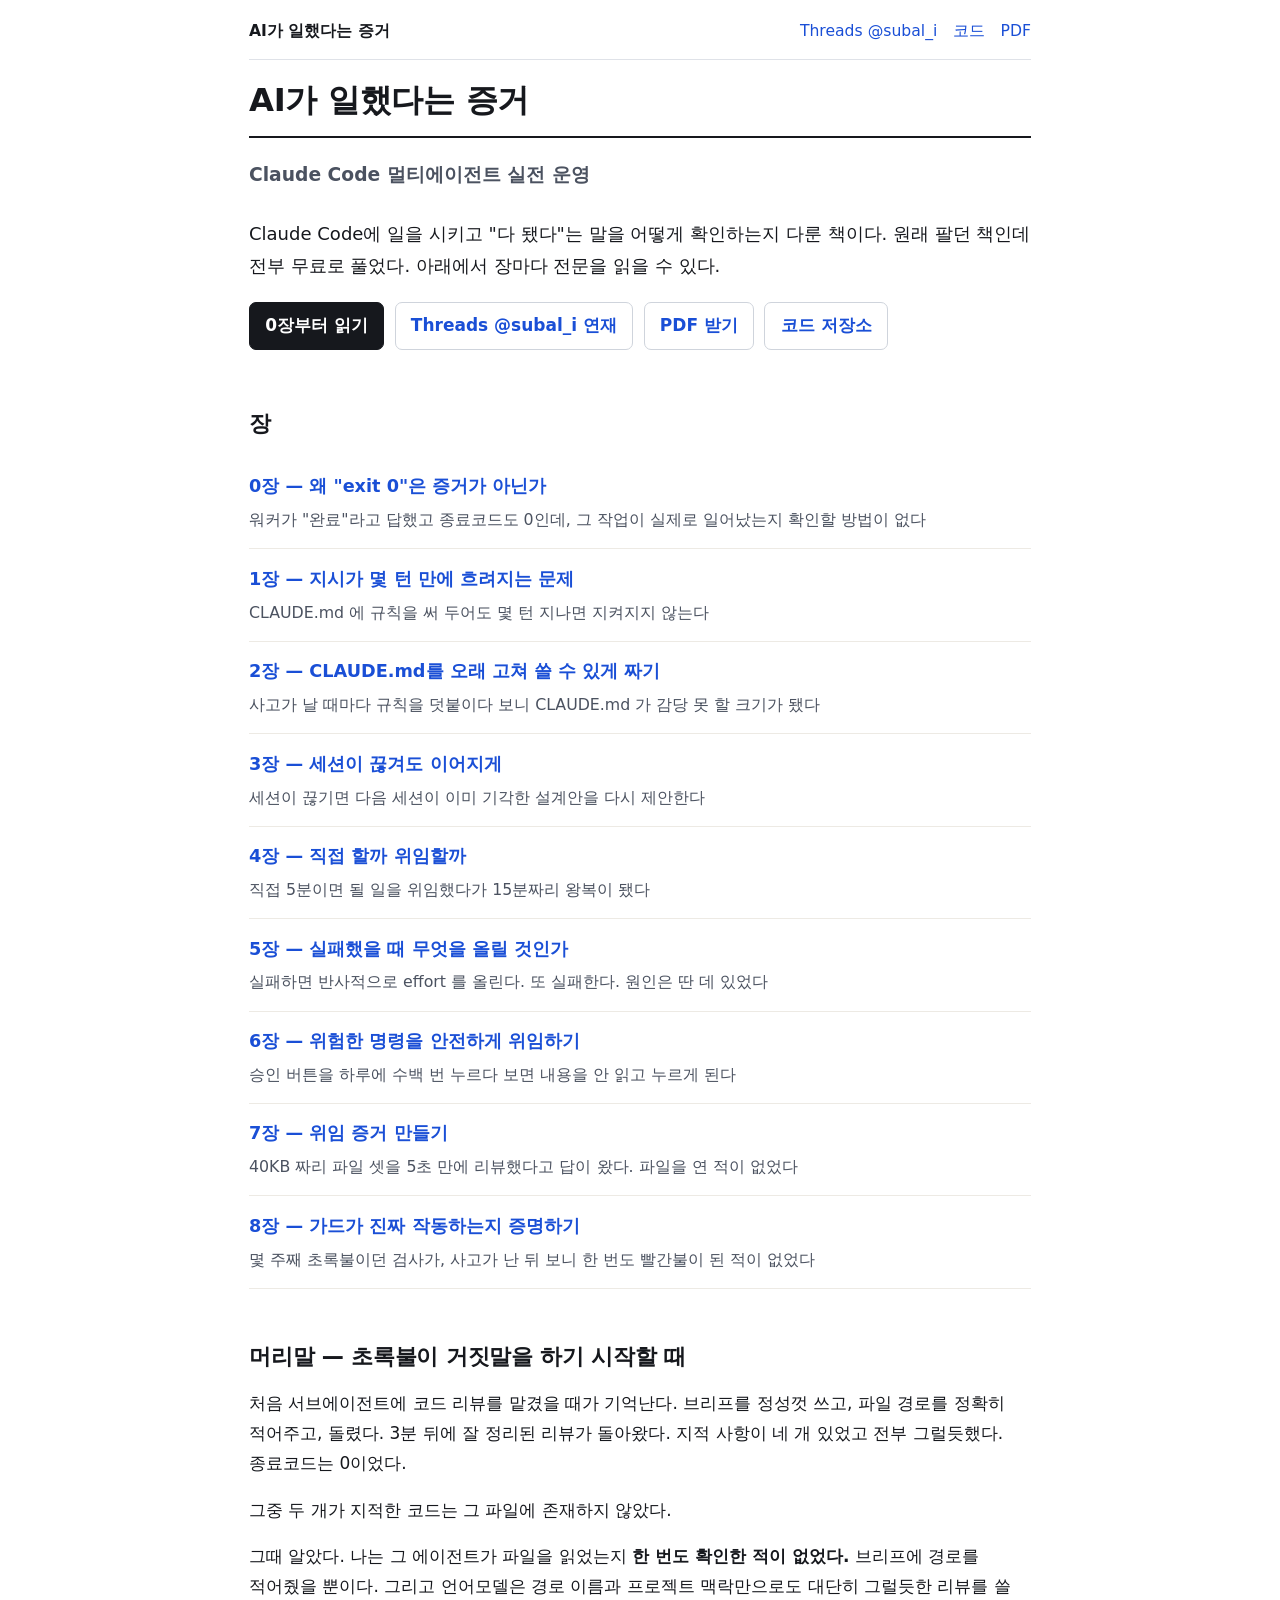
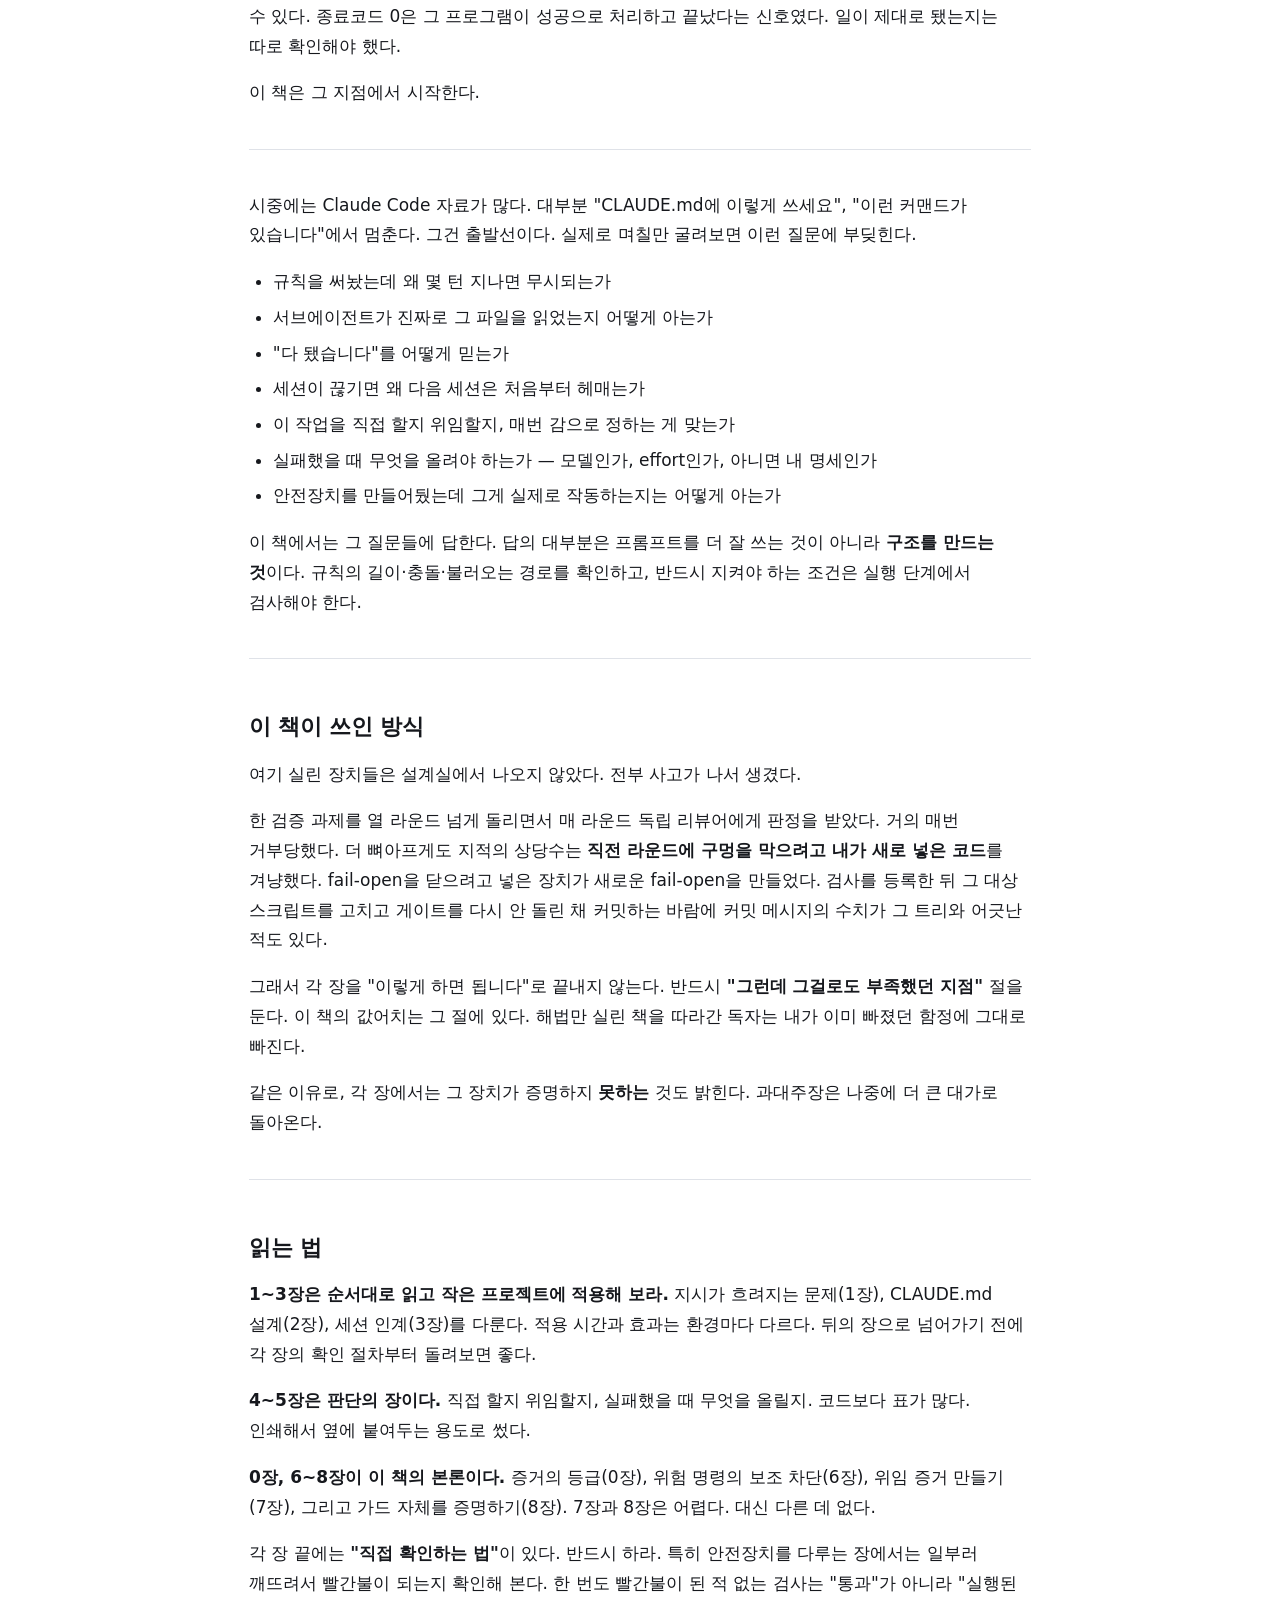
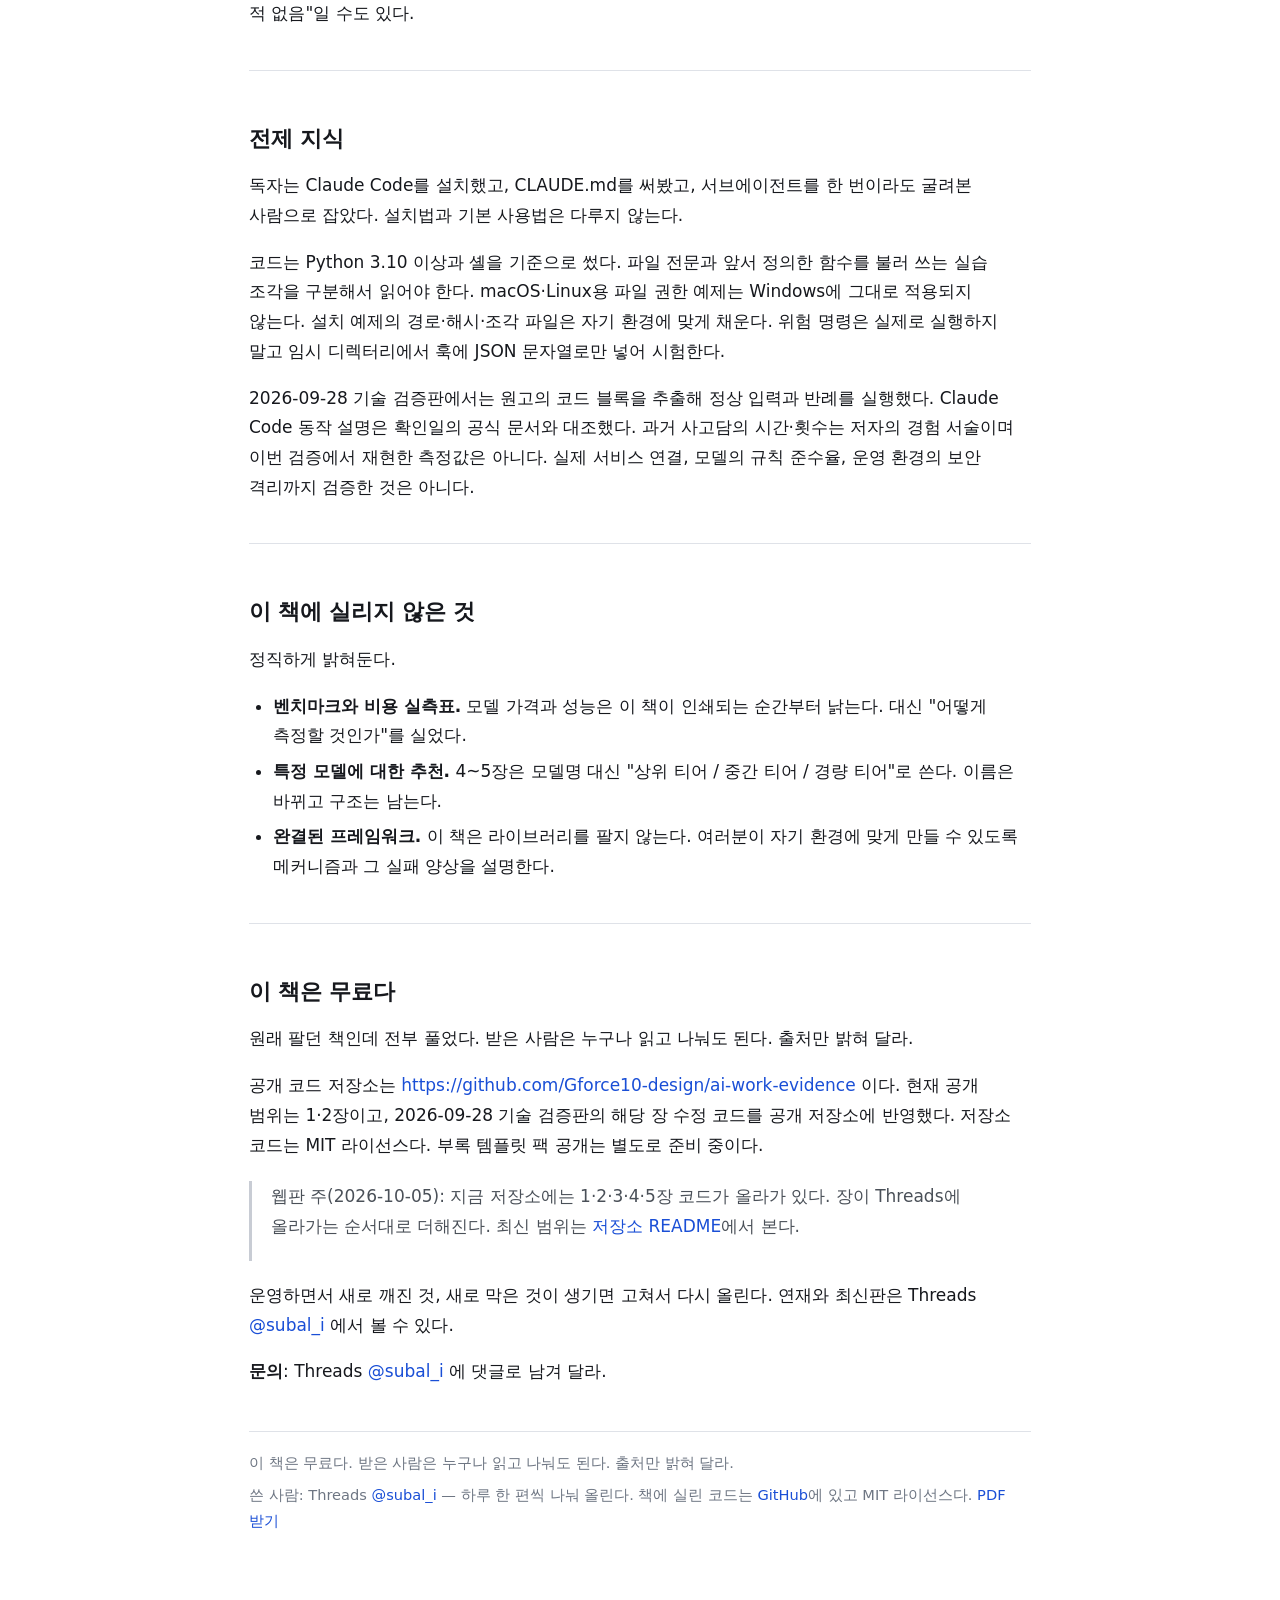
==== docs/index.html @ d0c1cbe1 "Add web edition of the book (docs/) for GitHub Pages 책 0~8장 전문을 장마다 한 쪽짜리 웹 책으로 올린다(GitHub Pages, do" ====
<!doctype html>
<html lang="ko">
<head>
<meta charset="utf-8">
<meta name="viewport" content="width=device-width, initial-scale=1">
<title>AI가 일했다는 증거 — Claude Code 멀티에이전트 실전 운영</title>
<meta name="description" content="Claude Code에 일을 시키고 &quot;다 됐다&quot;는 말을 어떻게 확인하는지 다룬 책. 0장부터 8장까지 9개 장 전문과 코드를 무료로 읽을 수 있다.">
<link rel="canonical" href="https://gforce10-design.github.io/ai-work-evidence/">
<meta property="og:type" content="book">
<meta property="og:site_name" content="AI가 일했다는 증거">
<meta property="og:title" content="AI가 일했다는 증거 — Claude Code 멀티에이전트 실전 운영">
<meta property="og:description" content="Claude Code에 일을 시키고 &quot;다 됐다&quot;는 말을 어떻게 확인하는지 다룬 책. 0장부터 8장까지 9개 장 전문과 코드를 무료로 읽을 수 있다.">
<meta property="og:url" content="https://gforce10-design.github.io/ai-work-evidence/">
<meta property="og:image" content="https://gforce10-design.github.io/ai-work-evidence/assets/og.png">
<meta property="og:locale" content="ko_KR">
<meta name="twitter:card" content="summary_large_image">
<link rel="sitemap" type="application/xml" href="https://gforce10-design.github.io/ai-work-evidence/sitemap.xml">
<link rel="stylesheet" href="assets/style.css">
<script type="application/ld+json">{"@context": "https://schema.org", "@graph": [{"@type": "WebSite", "@id": "https://gforce10-design.github.io/ai-work-evidence/#website", "url": "https://gforce10-design.github.io/ai-work-evidence/", "name": "AI가 일했다는 증거", "inLanguage": "ko"}, {"@type": "Person", "@id": "https://gforce10-design.github.io/ai-work-evidence/#author", "name": "subal_i", "url": "https://www.threads.com/@subal_i", "sameAs": ["https://www.threads.com/@subal_i", "https://github.com/Gforce10-design"]}, {"@type": "Book", "@id": "https://gforce10-design.github.io/ai-work-evidence/#book", "name": "AI가 일했다는 증거", "alternativeHeadline": "Claude Code 멀티에이전트 실전 운영", "url": "https://gforce10-design.github.io/ai-work-evidence/", "inLanguage": "ko", "author": {"@id": "https://gforce10-design.github.io/ai-work-evidence/#author"}, "description": "Claude Code에 일을 시키고 \"다 됐다\"는 말을 어떻게 확인하는지 다룬 책. 0장부터 8장까지 9개 장 전문과 코드를 무료로 읽을 수 있다.", "isAccessibleForFree": true, "datePublished": "2026-09-28", "image": "https://gforce10-design.github.io/ai-work-evidence/assets/og.png", "hasPart": [{"@type": "Chapter", "name": "0장 — 왜 \"exit 0\"은 증거가 아닌가", "url": "https://gforce10-design.github.io/ai-work-evidence/ch00-exit-code-is-not-evidence/"}, {"@type": "Chapter", "name": "1장 — 지시가 몇 턴 만에 흐려지는 문제", "url": "https://gforce10-design.github.io/ai-work-evidence/ch01-directives-fade/"}, {"@type": "Chapter", "name": "2장 — CLAUDE.md를 오래 고쳐 쓸 수 있게 짜기", "url": "https://gforce10-design.github.io/ai-work-evidence/ch02-designing-claude-md/"}, {"@type": "Chapter", "name": "3장 — 세션이 끊겨도 이어지게", "url": "https://gforce10-design.github.io/ai-work-evidence/ch03-session-continuity/"}, {"@type": "Chapter", "name": "4장 — 직접 할까 위임할까", "url": "https://gforce10-design.github.io/ai-work-evidence/ch04-direct-or-delegate/"}, {"@type": "Chapter", "name": "5장 — 실패했을 때 무엇을 올릴 것인가", "url": "https://gforce10-design.github.io/ai-work-evidence/ch05-diagnosing-failure/"}, {"@type": "Chapter", "name": "6장 — 위험한 명령을 안전하게 위임하기", "url": "https://gforce10-design.github.io/ai-work-evidence/ch06-dangerous-commands/"}, {"@type": "Chapter", "name": "7장 — 위임 증거 만들기", "url": "https://gforce10-design.github.io/ai-work-evidence/ch07-proving-delegation/"}, {"@type": "Chapter", "name": "8장 — 가드가 진짜 작동하는지 증명하기", "url": "https://gforce10-design.github.io/ai-work-evidence/ch08-proving-the-guards/"}]}]}</script>
</head>
<body>
<header class="site"><a class="name" href="./">AI가 일했다는 증거</a><nav><a href="https://www.threads.com/@subal_i">Threads @subal_i</a><a href="https://github.com/Gforce10-design/ai-work-evidence">코드</a><a href="https://github.com/Gforce10-design/ai-work-evidence/releases/latest">PDF</a></nav></header>
<main>
<h1>AI가 일했다는 증거</h1>
<p class="subtitle">Claude Code 멀티에이전트 실전 운영</p>
<p class="lead">Claude Code에 일을 시키고 &quot;다 됐다&quot;는 말을 어떻게 확인하는지 다룬 책이다. 원래 팔던 책인데 전부 무료로 풀었다. 아래에서 장마다 전문을 읽을 수 있다.</p>
<ul class="links"><li><a class="main" href="ch00-exit-code-is-not-evidence/">0장부터 읽기</a></li><li><a href="https://www.threads.com/@subal_i">Threads @subal_i 연재</a></li><li><a href="https://github.com/Gforce10-design/ai-work-evidence/releases/latest">PDF 받기</a></li><li><a href="https://github.com/Gforce10-design/ai-work-evidence">코드 저장소</a></li></ul>
<h2 id="chapters">장</h2>
<ol class="chapters">
<li><a href="ch00-exit-code-is-not-evidence/">0장 — 왜 &quot;exit 0&quot;은 증거가 아닌가</a><p>워커가 &quot;완료&quot;라고 답했고 종료코드도 0인데, 그 작업이 실제로 일어났는지 확인할 방법이 없다</p></li>
<li><a href="ch01-directives-fade/">1장 — 지시가 몇 턴 만에 흐려지는 문제</a><p>CLAUDE.md 에 규칙을 써 두어도 몇 턴 지나면 지켜지지 않는다</p></li>
<li><a href="ch02-designing-claude-md/">2장 — CLAUDE.md를 오래 고쳐 쓸 수 있게 짜기</a><p>사고가 날 때마다 규칙을 덧붙이다 보니 CLAUDE.md 가 감당 못 할 크기가 됐다</p></li>
<li><a href="ch03-session-continuity/">3장 — 세션이 끊겨도 이어지게</a><p>세션이 끊기면 다음 세션이 이미 기각한 설계안을 다시 제안한다</p></li>
<li><a href="ch04-direct-or-delegate/">4장 — 직접 할까 위임할까</a><p>직접 5분이면 될 일을 위임했다가 15분짜리 왕복이 됐다</p></li>
<li><a href="ch05-diagnosing-failure/">5장 — 실패했을 때 무엇을 올릴 것인가</a><p>실패하면 반사적으로 effort 를 올린다. 또 실패한다. 원인은 딴 데 있었다</p></li>
<li><a href="ch06-dangerous-commands/">6장 — 위험한 명령을 안전하게 위임하기</a><p>승인 버튼을 하루에 수백 번 누르다 보면 내용을 안 읽고 누르게 된다</p></li>
<li><a href="ch07-proving-delegation/">7장 — 위임 증거 만들기</a><p>40KB 짜리 파일 셋을 5초 만에 리뷰했다고 답이 왔다. 파일을 연 적이 없었다</p></li>
<li><a href="ch08-proving-the-guards/">8장 — 가드가 진짜 작동하는지 증명하기</a><p>몇 주째 초록불이던 검사가, 사고가 난 뒤 보니 한 번도 빨간불이 된 적이 없었다</p></li>
</ol>
<h2 id="_1">머리말 — 초록불이 거짓말을 하기 시작할 때</h2>
<p>처음 서브에이전트에 코드 리뷰를 맡겼을 때가 기억난다. 브리프를 정성껏 쓰고, 파일 경로를 정확히 적어주고, 돌렸다. 3분 뒤에 잘 정리된 리뷰가 돌아왔다. 지적 사항이 네 개 있었고 전부 그럴듯했다. 종료코드는 0이었다.</p>
<p>그중 두 개가 지적한 코드는 그 파일에 존재하지 않았다.</p>
<p>그때 알았다. 나는 그 에이전트가 파일을 읽었는지 <strong>한 번도 확인한 적이 없었다.</strong> 브리프에 경로를 적어줬을 뿐이다. 그리고 언어모델은 경로 이름과 프로젝트 맥락만으로도 대단히 그럴듯한 리뷰를 쓸 수 있다. 종료코드 0은 그 프로그램이 성공으로 처리하고 끝났다는 신호였다. 일이 제대로 됐는지는 따로 확인해야 했다.</p>
<p>이 책은 그 지점에서 시작한다.</p>
<hr />
<p>시중에는 Claude Code 자료가 많다. 대부분 "CLAUDE.md에 이렇게 쓰세요", "이런 커맨드가 있습니다"에서 멈춘다. 그건 출발선이다. 실제로 며칠만 굴려보면 이런 질문에 부딪힌다.</p>
<ul>
<li>규칙을 써놨는데 왜 몇 턴 지나면 무시되는가</li>
<li>서브에이전트가 진짜로 그 파일을 읽었는지 어떻게 아는가</li>
<li>"다 됐습니다"를 어떻게 믿는가</li>
<li>세션이 끊기면 왜 다음 세션은 처음부터 헤매는가</li>
<li>이 작업을 직접 할지 위임할지, 매번 감으로 정하는 게 맞는가</li>
<li>실패했을 때 무엇을 올려야 하는가 — 모델인가, effort인가, 아니면 내 명세인가</li>
<li>안전장치를 만들어뒀는데 그게 실제로 작동하는지는 어떻게 아는가</li>
</ul>
<p>이 책에서는 그 질문들에 답한다. 답의 대부분은 프롬프트를 더 잘 쓰는 것이 아니라 <strong>구조를 만드는 것</strong>이다. 규칙의 길이·충돌·불러오는 경로를 확인하고, 반드시 지켜야 하는 조건은 실행 단계에서 검사해야 한다.</p>
<hr />
<h2 id="_2">이 책이 쓰인 방식</h2>
<p>여기 실린 장치들은 설계실에서 나오지 않았다. 전부 사고가 나서 생겼다.</p>
<p>한 검증 과제를 열 라운드 넘게 돌리면서 매 라운드 독립 리뷰어에게 판정을 받았다. 거의 매번 거부당했다. 더 뼈아프게도 지적의 상당수는 <strong>직전 라운드에 구멍을 막으려고 내가 새로 넣은 코드</strong>를 겨냥했다. fail-open을 닫으려고 넣은 장치가 새로운 fail-open을 만들었다. 검사를 등록한 뒤 그 대상 스크립트를 고치고 게이트를 다시 안 돌린 채 커밋하는 바람에 커밋 메시지의 수치가 그 트리와 어긋난 적도 있다.</p>
<p>그래서 각 장을 "이렇게 하면 됩니다"로 끝내지 않는다. 반드시 <strong>"그런데 그걸로도 부족했던 지점"</strong> 절을 둔다. 이 책의 값어치는 그 절에 있다. 해법만 실린 책을 따라간 독자는 내가 이미 빠졌던 함정에 그대로 빠진다.</p>
<p>같은 이유로, 각 장에서는 그 장치가 증명하지 <strong>못하는</strong> 것도 밝힌다. 과대주장은 나중에 더 큰 대가로 돌아온다.</p>
<hr />
<h2 id="_3">읽는 법</h2>
<p><strong>1~3장은 순서대로 읽고 작은 프로젝트에 적용해 보라.</strong> 지시가 흐려지는 문제(1장), CLAUDE.md 설계(2장), 세션 인계(3장)를 다룬다. 적용 시간과 효과는 환경마다 다르다. 뒤의 장으로 넘어가기 전에 각 장의 확인 절차부터 돌려보면 좋다.</p>
<p><strong>4~5장은 판단의 장이다.</strong> 직접 할지 위임할지, 실패했을 때 무엇을 올릴지. 코드보다 표가 많다. 인쇄해서 옆에 붙여두는 용도로 썼다.</p>
<p><strong>0장, 6~8장이 이 책의 본론이다.</strong> 증거의 등급(0장), 위험 명령의 보조 차단(6장), 위임 증거 만들기(7장), 그리고 가드 자체를 증명하기(8장). 7장과 8장은 어렵다. 대신 다른 데 없다.</p>
<p>각 장 끝에는 <strong>"직접 확인하는 법"</strong>이 있다. 반드시 하라. 특히 안전장치를 다루는 장에서는 일부러 깨뜨려서 빨간불이 되는지 확인해 본다. 한 번도 빨간불이 된 적 없는 검사는 "통과"가 아니라 "실행된 적 없음"일 수도 있다.</p>
<hr />
<h2 id="_4">전제 지식</h2>
<p>독자는 Claude Code를 설치했고, CLAUDE.md를 써봤고, 서브에이전트를 한 번이라도 굴려본 사람으로 잡았다. 설치법과 기본 사용법은 다루지 않는다.</p>
<p>코드는 Python 3.10 이상과 셸을 기준으로 썼다. 파일 전문과 앞서 정의한 함수를 불러 쓰는 실습 조각을 구분해서 읽어야 한다. macOS·Linux용 파일 권한 예제는 Windows에 그대로 적용되지 않는다. 설치 예제의 경로·해시·조각 파일은 자기 환경에 맞게 채운다. 위험 명령은 실제로 실행하지 말고 임시 디렉터리에서 훅에 JSON 문자열로만 넣어 시험한다.</p>
<p>2026-09-28 기술 검증판에서는 원고의 코드 블록을 추출해 정상 입력과 반례를 실행했다. Claude Code 동작 설명은 확인일의 공식 문서와 대조했다. 과거 사고담의 시간·횟수는 저자의 경험 서술이며 이번 검증에서 재현한 측정값은 아니다. 실제 서비스 연결, 모델의 규칙 준수율, 운영 환경의 보안 격리까지 검증한 것은 아니다.</p>
<hr />
<h2 id="_5">이 책에 실리지 않은 것</h2>
<p>정직하게 밝혀둔다.</p>
<ul>
<li><strong>벤치마크와 비용 실측표.</strong> 모델 가격과 성능은 이 책이 인쇄되는 순간부터 낡는다. 대신 "어떻게 측정할 것인가"를 실었다.</li>
<li><strong>특정 모델에 대한 추천.</strong> 4~5장은 모델명 대신 "상위 티어 / 중간 티어 / 경량 티어"로 쓴다. 이름은 바뀌고 구조는 남는다.</li>
<li><strong>완결된 프레임워크.</strong> 이 책은 라이브러리를 팔지 않는다. 여러분이 자기 환경에 맞게 만들 수 있도록 메커니즘과 그 실패 양상을 설명한다.</li>
</ul>
<hr />
<h2 id="_6">이 책은 무료다</h2>
<p>원래 팔던 책인데 전부 풀었다. 받은 사람은 누구나 읽고 나눠도 된다. 출처만 밝혀 달라.</p>
<p>공개 코드 저장소는 <a href="https://github.com/Gforce10-design/ai-work-evidence">https://github.com/Gforce10-design/ai-work-evidence</a> 이다. 현재 공개 범위는 1·2장이고, 2026-09-28 기술 검증판의 해당 장 수정 코드를 공개 저장소에 반영했다. 저장소 코드는 MIT 라이선스다. 부록 템플릿 팩 공개는 별도로 준비 중이다.</p>
<blockquote>
<p>웹판 주(2026-10-05): 지금 저장소에는 1·2·3·4·5장 코드가 올라가 있다. 장이 Threads에 올라가는 순서대로 더해진다. 최신 범위는 <a href="https://github.com/Gforce10-design/ai-work-evidence#readme">저장소 README</a>에서 본다.</p>
</blockquote>
<p>운영하면서 새로 깨진 것, 새로 막은 것이 생기면 고쳐서 다시 올린다. 연재와 최신판은 Threads <a href="https://www.threads.com/@subal_i">@subal_i</a> 에서 볼 수 있다.</p>
<p><strong>문의</strong>: Threads <a href="https://www.threads.com/@subal_i">@subal_i</a> 에 댓글로 남겨 달라.</p>
</main>
<footer class="site">
<p>이 책은 무료다. 받은 사람은 누구나 읽고 나눠도 된다. 출처만 밝혀 달라.</p>
<p>쓴 사람: Threads <a href="https://www.threads.com/@subal_i">@subal_i</a> — 하루 한 편씩 나눠 올린다. 책에 실린 코드는 <a href="https://github.com/Gforce10-design/ai-work-evidence">GitHub</a>에 있고 MIT 라이선스다. <a href="https://github.com/Gforce10-design/ai-work-evidence/releases/latest">PDF 받기</a></p>
</footer>
</body>
</html>
---- docs/assets/style.css ----
@page {
  size: A4;
  margin: 20mm 18mm 22mm 18mm;
  @bottom-center { content: counter(page); }
}
:root { color-scheme: light; }
html { -webkit-text-size-adjust: 100%; }
body {
  font-family: "Apple SD Gothic Neo", "Noto Sans KR", "Malgun Gothic", system-ui, sans-serif;
  font-size: 10.5pt;
  line-height: 1.75;
  color: #16181d;
  background: #fff;
  margin: 0 auto;
  max-width: 46em;
  padding: 2em 1.5em 4em;
  word-break: keep-all;
  overflow-wrap: break-word;
}
h1, h2, h3, h4 { line-height: 1.35; font-weight: 700; letter-spacing: -0.01em; }
h1 {
  font-size: 1.9em;
  margin: 0 0 1.2em;
  padding-bottom: 0.4em;
  border-bottom: 2px solid #16181d;
  page-break-before: always;
  break-before: page;
}
h1:first-of-type { page-break-before: avoid; break-before: avoid; }
h2 { font-size: 1.3em; margin: 2.4em 0 0.8em; page-break-after: avoid; break-after: avoid; }
h3 { font-size: 1.08em; margin: 1.8em 0 0.6em; page-break-after: avoid; break-after: avoid; }
p { margin: 0 0 1em; }
ul, ol { margin: 0 0 1em; padding-left: 1.4em; }
li { margin-bottom: 0.35em; }
blockquote {
  margin: 1.2em 0;
  padding: 0.1em 1.1em;
  border-left: 3px solid #c8ccd4;
  color: #4a5058;
}
hr { border: 0; border-top: 1px solid #dfe2e8; margin: 2.4em 0; }
code {
  font-family: "SF Mono", Menlo, Consolas, monospace;
  font-size: 0.88em;
  background: #f2f3f6;
  padding: 0.12em 0.34em;
  border-radius: 3px;
}
pre {
  background: #f7f8fa;
  border: 1px solid #e3e6ec;
  border-radius: 5px;
  padding: 0.9em 1.1em;
  font-size: 8.6pt;
  line-height: 1.55;
  page-break-inside: avoid;
  break-inside: avoid;
  /* 인쇄에는 가로 스크롤이 없다. 넘치는 줄은 잘리는 대신 접힌다 — 화면에서
     스크롤로 가려지던 내용이 종이에서 사라지는 것이 이 책의 최악의 결함이다.
     접힌 줄은 들여쓰기로 원래 줄과 구분한다. */
  white-space: pre-wrap;
  overflow-wrap: anywhere;
}
pre code { background: none; padding: 0; font-size: inherit; }
/* 접힌 줄 구분은 줄마다 건다(Pygments linespans 로 한 줄 = span 하나).
   2026-10-02: 예전엔 pre 전체에 text-indent 를 걸어 맨 첫 줄만 내어 쓰고 나머지
   모든 줄이 들여쓰기된 것처럼 보였다 — 파이썬 들여쓰기를 오해하게 만드는 결함. */
pre code > span[id^="ln-"] { display: block; padding-left: 1.3em; text-indent: -1.3em; }
table {
  border-collapse: collapse;
  width: 100%;
  margin: 1.2em 0;
  font-size: 0.93em;
  page-break-inside: avoid;
  break-inside: avoid;
}
th, td { border: 1px solid #dfe2e8; padding: 0.5em 0.7em; text-align: left; vertical-align: top; }
th { background: #f2f3f6; font-weight: 600; }
sub { color: #6b7280; font-size: 0.85em; }
a { color: #1a4fd6; text-decoration: none; }

/* ─────────────────────────────────────────────────────────────────
   도표 (2026-08-04 추가)

   글과 코드만 있는 책은 읽히지 않는다. 판매 페이지에는 도표를 만들어
   놓고 정작 책 안에는 하나도 없었다 — 그 불일치를 메운다.

   원칙:
   - 이미지 파일이 아니라 HTML/CSS 로 그린다. PDF 에서 선명하고,
     글자가 그대로 남아 검색·복사·검사 게이트가 다 통한다.
   - 모든 도표는 page-break-inside:avoid. 반으로 갈린 도표는 도표가 아니다.
   - 색은 뜻이 있을 때만 쓴다. 초록=지켜진 것, 빨강=깨진 것.
   ───────────────────────────────────────────────────────────────── */

.fig { margin: 1.6em 0; page-break-inside: avoid; break-inside: avoid; }
.fig-cap {
  margin-top: 0.55em; font-size: 0.86em; color: #6E7683; line-height: 1.6;
}
.fig-cap b { color: #16181d; font-weight: 700; }

/* 장 도입 요약 — 이 장이 무엇을 다루는지 네 칸으로 */
.brief {
  display: grid; grid-template-columns: 1fr 1fr; gap: 0;
  border: 1px solid #E3E0D9; border-radius: 8px; overflow: hidden;
  margin: 0 0 1.8em; page-break-inside: avoid; break-inside: avoid;
}
.brief > div { padding: 0.75em 0.95em; border-right: 1px solid #EDEAE4; border-bottom: 1px solid #EDEAE4; }
.brief > div:nth-child(2n) { border-right: 0; }
.brief > div:nth-child(n+3) { border-bottom: 0; }
.brief dt {
  font-size: 0.74em; font-weight: 800; letter-spacing: 0.06em;
  color: #12A150; margin-bottom: 0.3em;
}
.brief dd { margin: 0; font-size: 0.92em; line-height: 1.6; color: #2b2f36; }

/* 증거 사다리 */
.ladder { display: flex; flex-direction: column; gap: 4px; }
.rung {
  display: flex; align-items: baseline; gap: 0.7em;
  background: #fff; border: 1px solid #E3E0D9; border-left: 3px solid #D8D3CA;
  border-radius: 5px; padding: 0.42em 0.75em;
}
.rung .n {
  font-family: "SF Mono", Menlo, monospace; font-size: 0.82em; font-weight: 700;
  color: #A2A9B5; min-width: 1.6em;
}
.rung .t { font-weight: 700; font-size: 0.96em; }
.rung .d { margin-left: auto; font-size: 0.86em; color: #7A828E; text-align: right; }
.rung.hi { border-left-color: #12A150; background: #F1FAF4; border-color: #D5EEDF; }
.rung.hi .t { color: #0F7A3D; }
.rung.bad { border-left-color: #D93A3A; background: #FDF7F6; border-color: #F1DCDC; }
.rung.bad .t { color: #B32E2E; }

/* 터미널 카드 — 밝은 지면 위의 어두운 코드블록 */
.term {
  background: #12161D; border-radius: 7px; padding: 0.85em 1.05em;
  font-family: "SF Mono", Menlo, Consolas, monospace;
  font-size: 8.4pt; line-height: 1.72; color: #E8EBF0;
  page-break-inside: avoid; break-inside: avoid;
}
.term .l { white-space: pre-wrap; overflow-wrap: anywhere; }
.term .muted { color: #79828F }
.term .ok { color: #3DDC84; font-weight: 600 }
.term .bad { color: #FF8A8A; font-weight: 600 }
.term .strike { color: #79828F; text-decoration: line-through; text-decoration-color: #FF8A8A; }
.term .verdict {
  margin-top: 0.6em; padding-top: 0.6em; border-top: 1px dashed #333B48;
  font-family: "Apple SD Gothic Neo", sans-serif; font-size: 9.4pt;
  font-weight: 700; color: #F1F4F8;
}

/* 카드 묶음 — 분류·목록을 나열할 때 */
.cards { display: grid; grid-template-columns: 1fr 1fr; gap: 7px; }
.cards.one { grid-template-columns: 1fr; }
.card {
  background: #fff; border: 1px solid #E3E0D9; border-radius: 6px;
  padding: 0.6em 0.8em; font-size: 0.9em; line-height: 1.6;
}
.card .h { font-weight: 700; margin-bottom: 0.2em; }
.card .h .ix {
  display: inline-block; min-width: 1.35em; height: 1.35em; line-height: 1.35em;
  text-align: center; border-radius: 3px; background: #12A150; color: #fff;
  font-family: "SF Mono", Menlo, monospace; font-size: 0.78em; margin-right: 0.45em;
}
.card.warn { background: #FDF7F6; border-color: #F1DCDC; }
.card.warn .h .ix { background: #D93A3A; }
.card .sub { color: #6E7683; }

/* 2단 비교 */
.cmp2 { display: grid; grid-template-columns: 1fr 1fr; gap: 9px; }
.cmp2 > div { border-radius: 7px; padding: 0.7em 0.9em; font-size: 0.9em; line-height: 1.65; }
.cmp2 .no { background: #FDF7F6; border: 1px solid #F1DCDC; }
.cmp2 .yes { background: #F3FBF6; border: 1px solid #D5EEDF; }
.cmp2 h4 { margin: 0 0 0.4em; font-size: 0.95em; }
.cmp2 .no h4 { color: #B32E2E; }
.cmp2 .yes h4 { color: #0F7A3D; }
.cmp2 ul { margin: 0; padding-left: 1.1em; }
.cmp2 li { margin-bottom: 0.2em; }

/* 흐름 — 왼쪽에서 오른쪽으로 */
.flow { display: flex; align-items: stretch; gap: 0; flex-wrap: wrap; }
.flow .step {
  flex: 1 1 0; min-width: 7em;
  background: #fff; border: 1px solid #E3E0D9; border-radius: 6px;
  padding: 0.55em 0.7em; font-size: 0.85em; line-height: 1.5; text-align: center;
}
.flow .step b { display: block; margin-bottom: 0.15em; }
.flow .arr { align-self: center; padding: 0 0.35em; color: #A2A9B5; font-size: 0.95em; }
.flow .step.hit { border-color: #F1DCDC; background: #FDF7F6; }
.flow .step.hit b { color: #B32E2E; }
.flow .step.src { border-color: #D5EEDF; background: #F3FBF6; }
.flow .step.src b { color: #0F7A3D; }

/* 강조 상자 — 장의 핵심 한 문장 */
.callout {
  border-left: 3px solid #12A150; background: #F7FBF8;
  padding: 0.7em 1em; margin: 1.4em 0; border-radius: 0 6px 6px 0;
  font-size: 1.0em; line-height: 1.7; page-break-inside: avoid; break-inside: avoid;
}
.callout.warn { border-left-color: #D93A3A; background: #FDF7F6; }
.callout b { font-weight: 800; }

/* 긴 표·코드는 인쇄에서 잘리지 않게 가로 스크롤 대신 축소한다 */
@media print {
  body { padding: 0; max-width: none; }
  pre { font-size: 8pt; white-space: pre-wrap; overflow-wrap: anywhere; }
  a { color: inherit; }
}

/* ── 웹판 쪽 틀 (본문 CSS 는 책과 같다) ── */
body { font-size: 17px; padding: 0 1.2em 4em; }
h1 { margin-top: 0.6em; }
pre { overflow-x: auto; }
.tw { overflow-x: auto; margin: 1.2em 0; }
.tw table { margin: 0; }
header.site { display: flex; flex-wrap: wrap; gap: 0.4em 1.2em; align-items: baseline;
  padding: 1.1em 0 0.9em; border-bottom: 1px solid #dfe2e8; font-size: 0.92em; }
header.site .name { font-weight: 800; color: #16181d; }
header.site nav { margin-left: auto; display: flex; gap: 1em; }
.crumb { font-size: 0.86em; color: #6E7683; margin: 1.2em 0 0; }
.crumb a { color: #6E7683; }
.stamp { font-size: 0.84em; color: #6E7683; margin: -0.6em 0 1.6em; }
.lead { font-size: 1.06em; }
.subtitle { font-size: 1.1em; color: #4b5260; margin: -0.9em 0 1.4em; font-weight: 600; }
.links { display: flex; flex-wrap: wrap; gap: 0.6em; margin: 1.2em 0 2em; padding: 0; list-style: none; }
.links a { display: inline-block; padding: 0.5em 0.9em; border: 1px solid #cfd4dc; border-radius: 7px; font-weight: 700; }
.links a.main { background: #16181d; border-color: #16181d; color: #fff; }
ol.chapters { list-style: none; padding: 0; margin: 0 0 2.4em; }
ol.chapters li { margin: 0; padding: 0.85em 0; border-bottom: 1px solid #EDEAE4; }
ol.chapters a { font-weight: 700; font-size: 1.04em; }
ol.chapters p { margin: 0.25em 0 0; color: #4b5260; font-size: 0.93em; }
.ask { margin: 2.6em 0 0; padding: 1em 1.1em; border: 1px solid #D5EEDF; background: #F3FBF6; border-radius: 8px; }
.ask p { margin: 0 0 0.4em; } .ask p:last-child { margin: 0; }
.pager { display: flex; justify-content: space-between; gap: 1em; margin: 2em 0 0; font-weight: 700; }
.pager .next { margin-left: auto; text-align: right; }
footer.site { margin-top: 3em; padding-top: 1.2em; border-top: 1px solid #dfe2e8; font-size: 0.86em; color: #6E7683; }
footer.site p { margin: 0 0 0.5em; }
@media (max-width: 600px) {
  body { font-size: 16px; padding: 0 1em 3em; }
  h1 { font-size: 1.55em; }
  .cards, .cmp2 { grid-template-columns: 1fr; }
  header.site nav { margin-left: 0; }
}
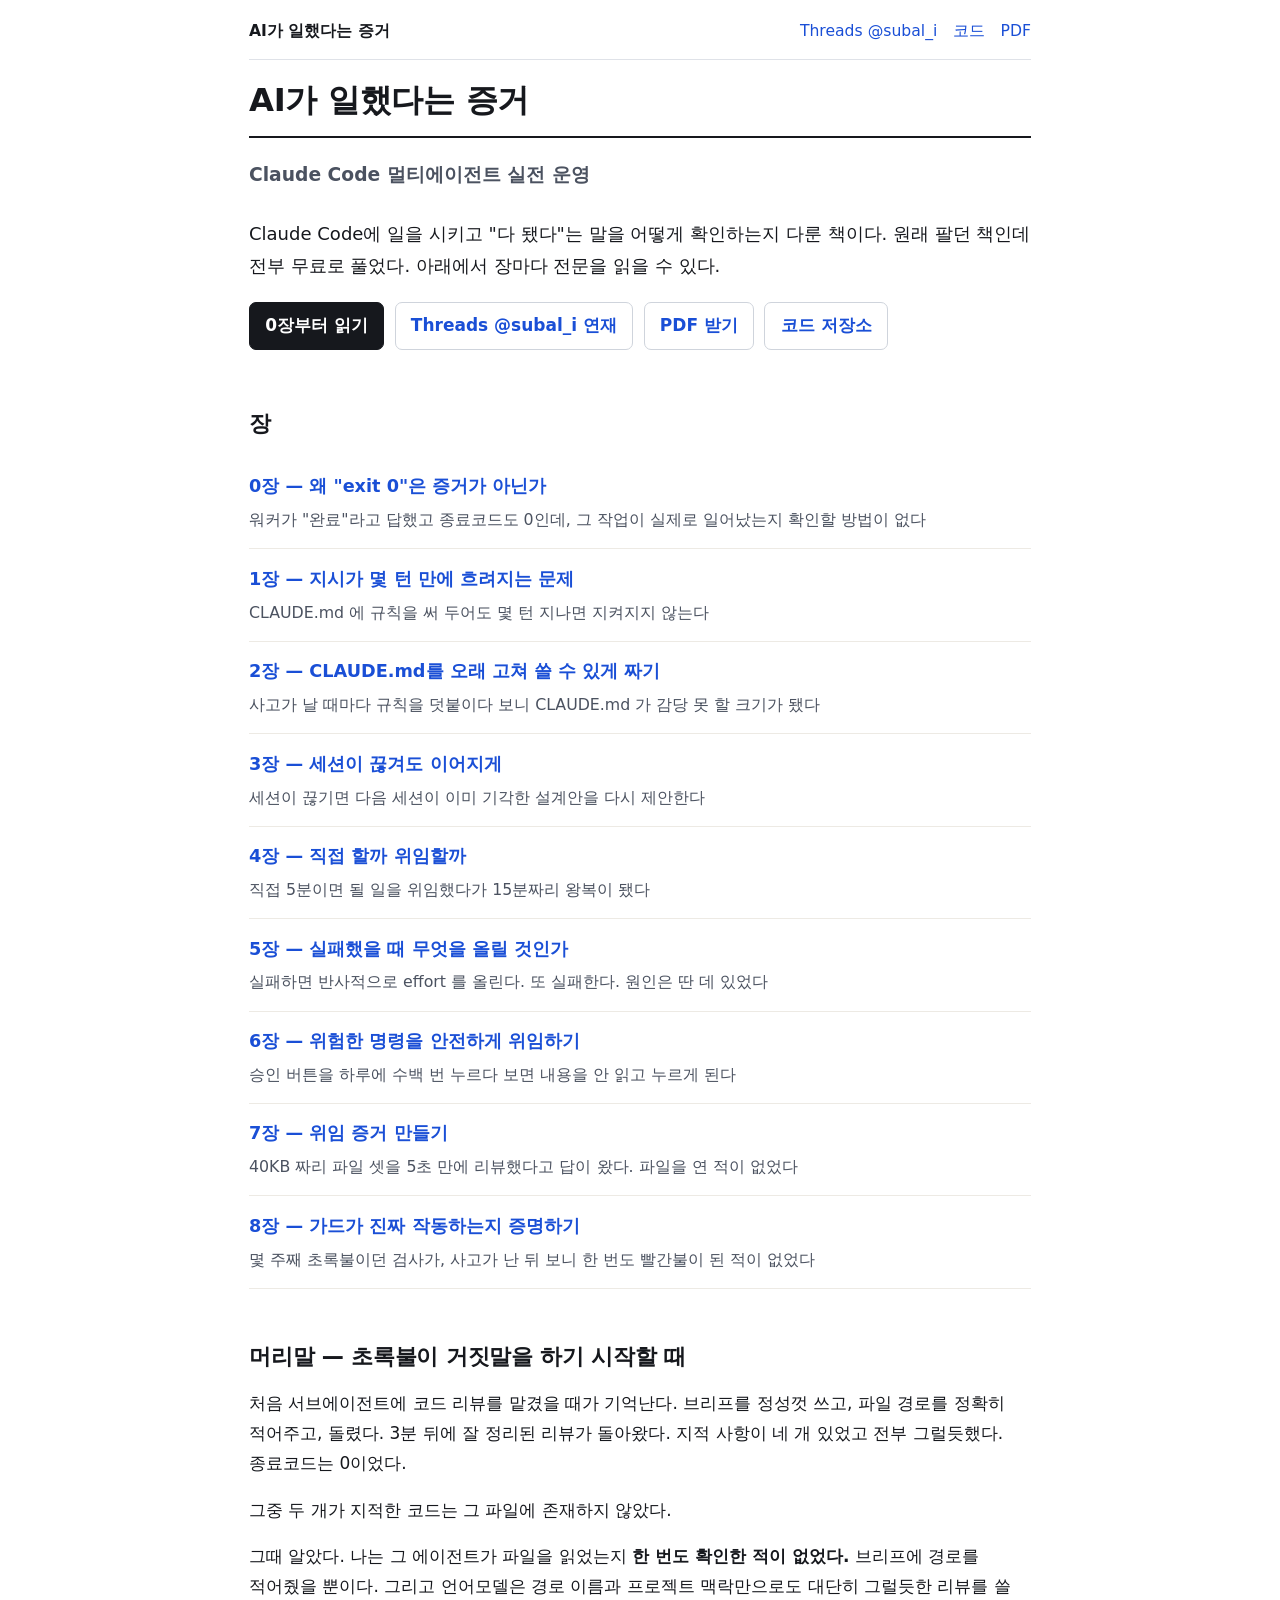
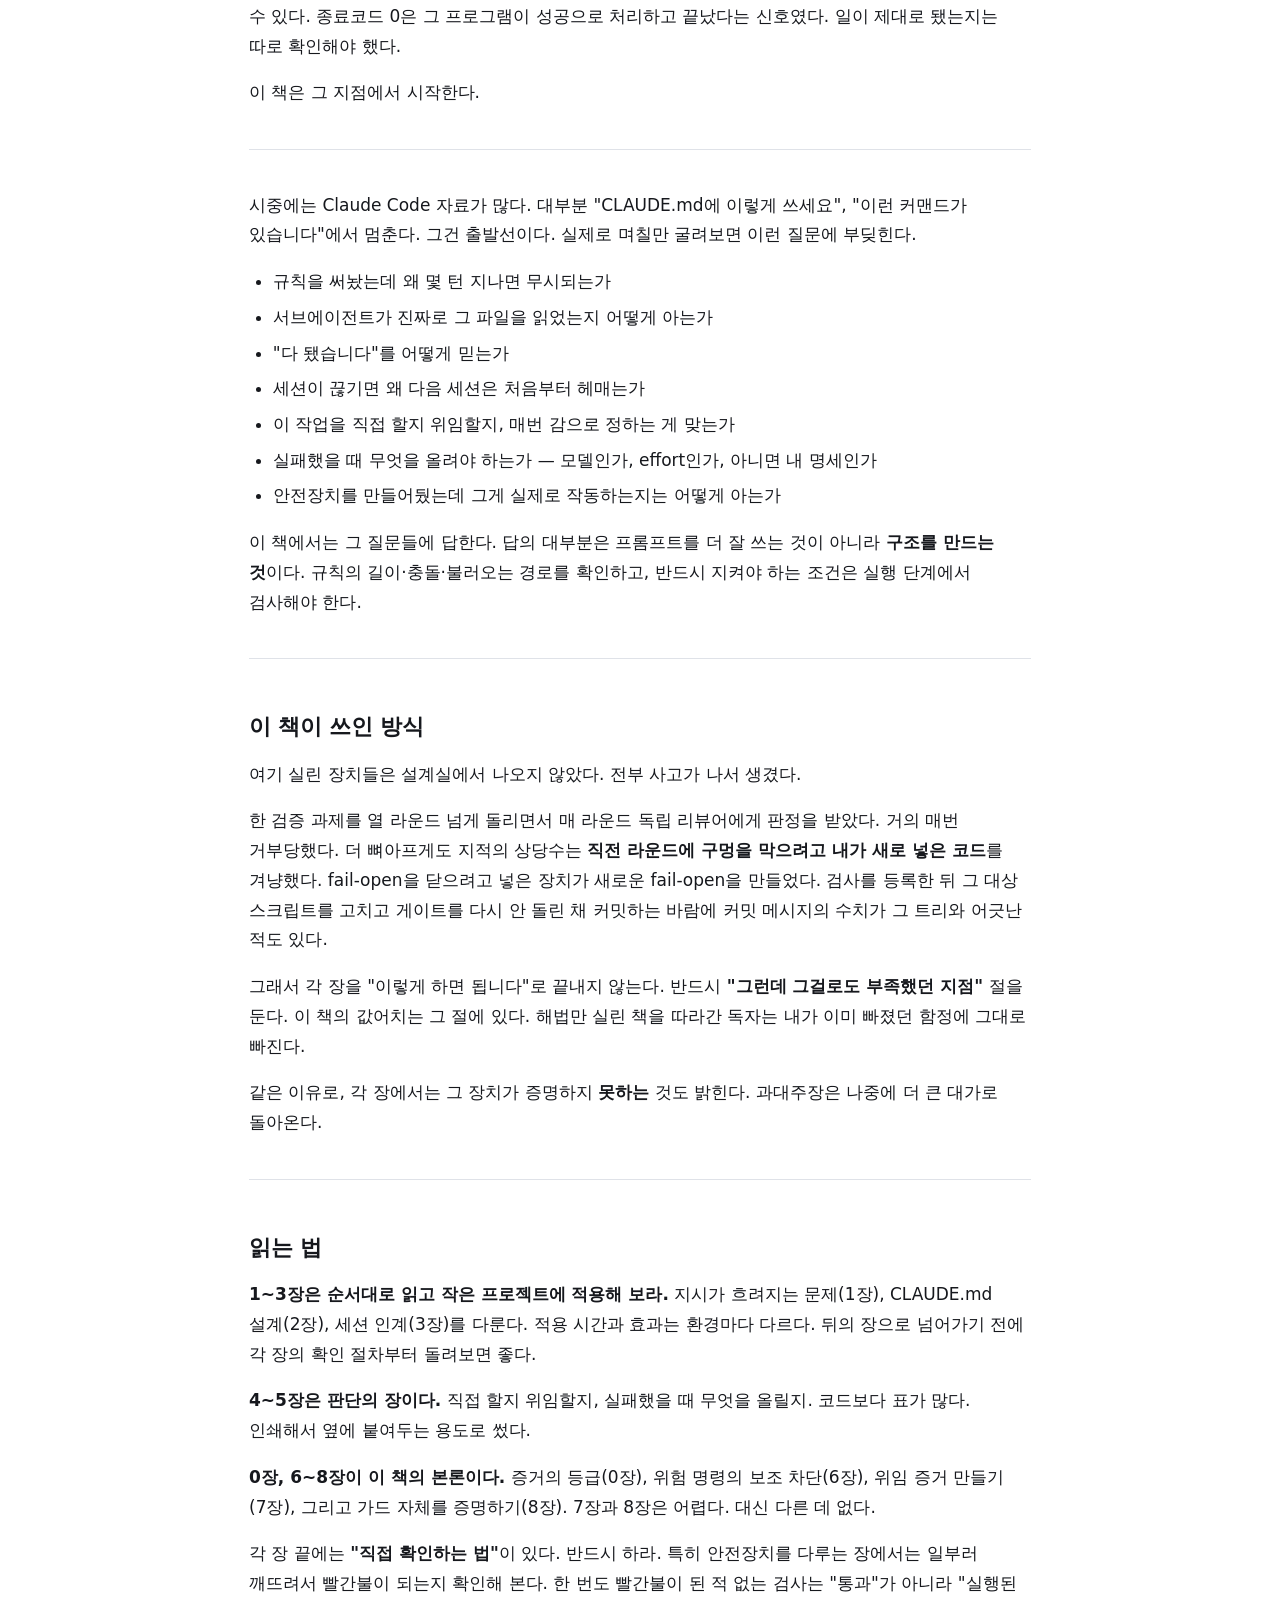
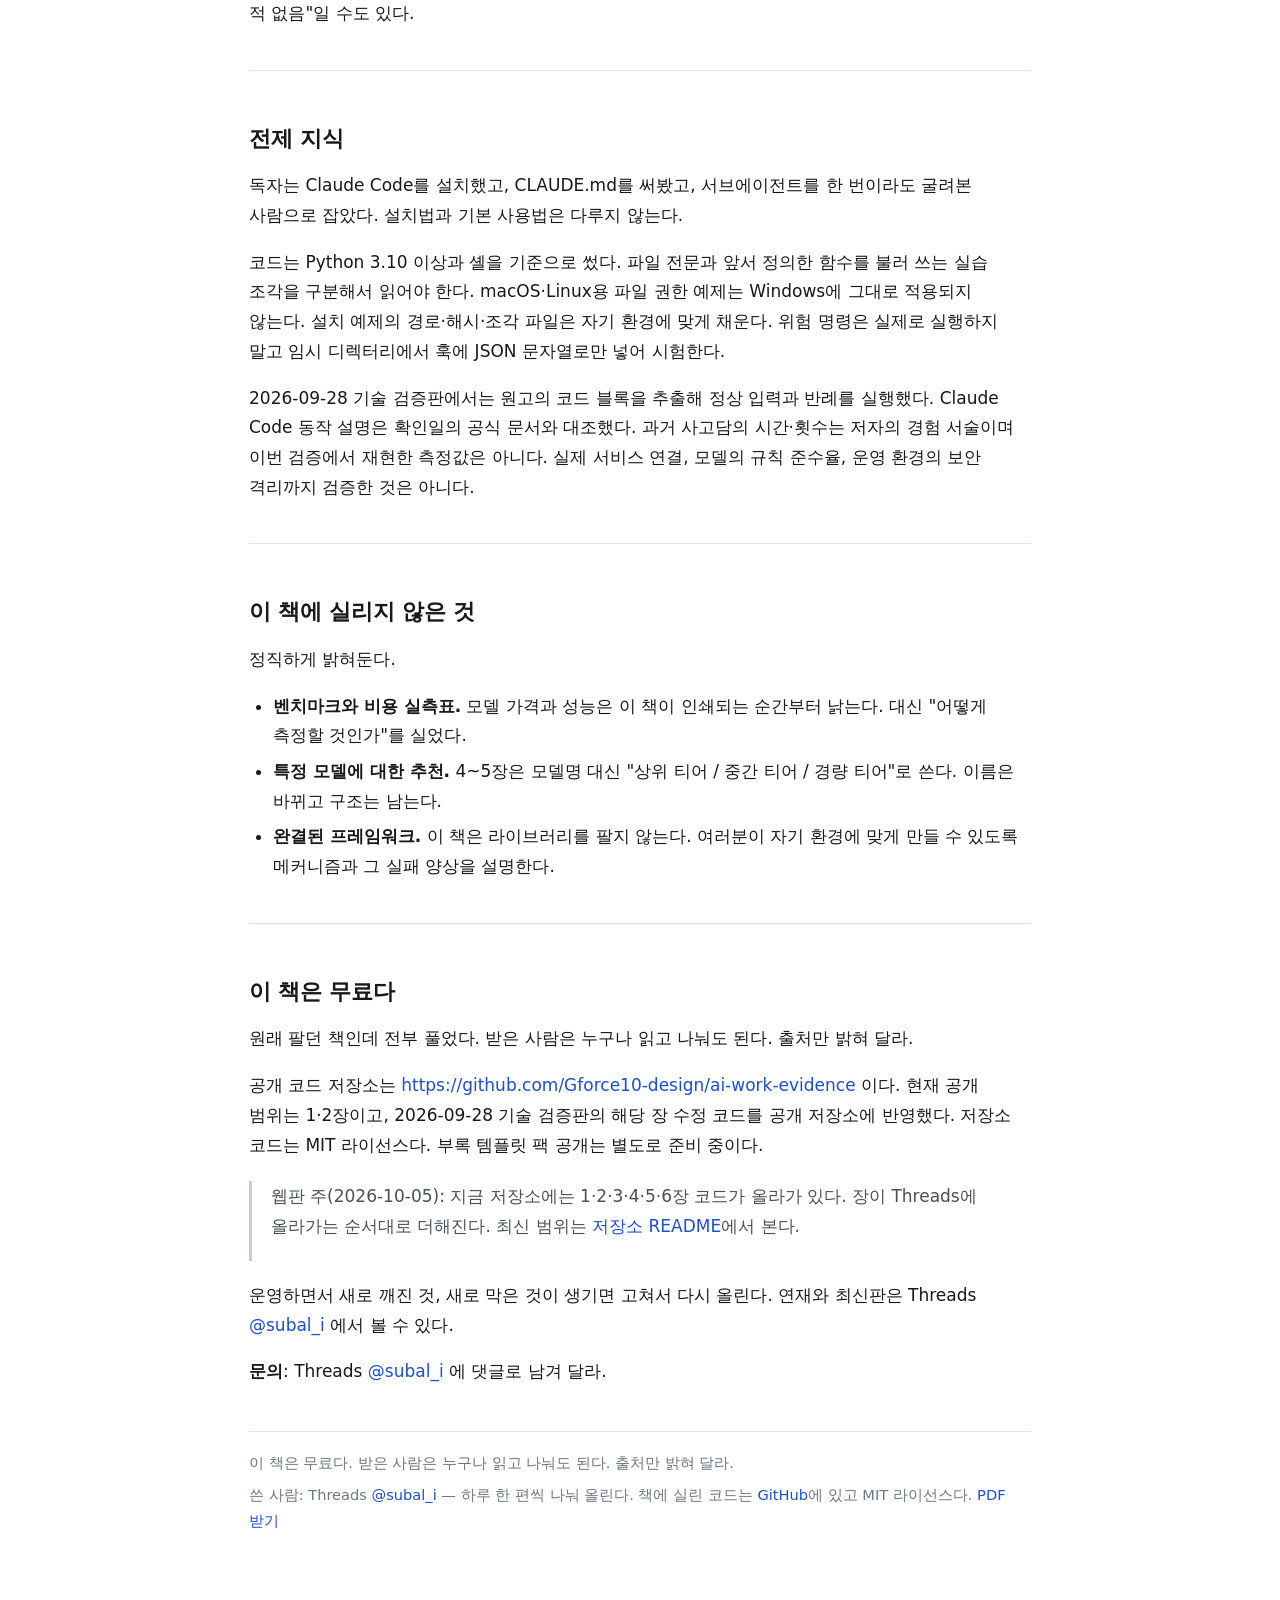
==== commit 24db0180: "Web edition: link chapter 6 code 웹판 6장 쪽에 코드 전문 링크(ch06/)를 넣고, 첫 쪽의 올라간 코드 범위를 1~6장으로 고친다. 책 원고에서 다시" ====
--- a/docs/index.html
+++ b/docs/index.html
@@ -5,6 +5,7 @@
 <meta name="viewport" content="width=device-width, initial-scale=1">
 <title>AI가 일했다는 증거 — Claude Code 멀티에이전트 실전 운영</title>
 <meta name="description" content="Claude Code에 일을 시키고 &quot;다 됐다&quot;는 말을 어떻게 확인하는지 다룬 책. 0장부터 8장까지 9개 장 전문과 코드를 무료로 읽을 수 있다.">
+<meta name="google-site-verification" content="VrM4KapS87y8zX5bb4B7xNKjZwjxSXZ-Ebnsbr3WVoM">
 <link rel="canonical" href="https://gforce10-design.github.io/ai-work-evidence/">
 <meta property="og:type" content="book">
 <meta property="og:site_name" content="AI가 일했다는 증거">
@@ -84,7 +85,7 @@
 <p>원래 팔던 책인데 전부 풀었다. 받은 사람은 누구나 읽고 나눠도 된다. 출처만 밝혀 달라.</p>
 <p>공개 코드 저장소는 <a href="https://github.com/Gforce10-design/ai-work-evidence">https://github.com/Gforce10-design/ai-work-evidence</a> 이다. 현재 공개 범위는 1·2장이고, 2026-09-28 기술 검증판의 해당 장 수정 코드를 공개 저장소에 반영했다. 저장소 코드는 MIT 라이선스다. 부록 템플릿 팩 공개는 별도로 준비 중이다.</p>
 <blockquote>
-<p>웹판 주(2026-10-05): 지금 저장소에는 1·2·3·4·5장 코드가 올라가 있다. 장이 Threads에 올라가는 순서대로 더해진다. 최신 범위는 <a href="https://github.com/Gforce10-design/ai-work-evidence#readme">저장소 README</a>에서 본다.</p>
+<p>웹판 주(2026-10-05): 지금 저장소에는 1·2·3·4·5·6장 코드가 올라가 있다. 장이 Threads에 올라가는 순서대로 더해진다. 최신 범위는 <a href="https://github.com/Gforce10-design/ai-work-evidence#readme">저장소 README</a>에서 본다.</p>
 </blockquote>
 <p>운영하면서 새로 깨진 것, 새로 막은 것이 생기면 고쳐서 다시 올린다. 연재와 최신판은 Threads <a href="https://www.threads.com/@subal_i">@subal_i</a> 에서 볼 수 있다.</p>
 <p><strong>문의</strong>: Threads <a href="https://www.threads.com/@subal_i">@subal_i</a> 에 댓글로 남겨 달라.</p>
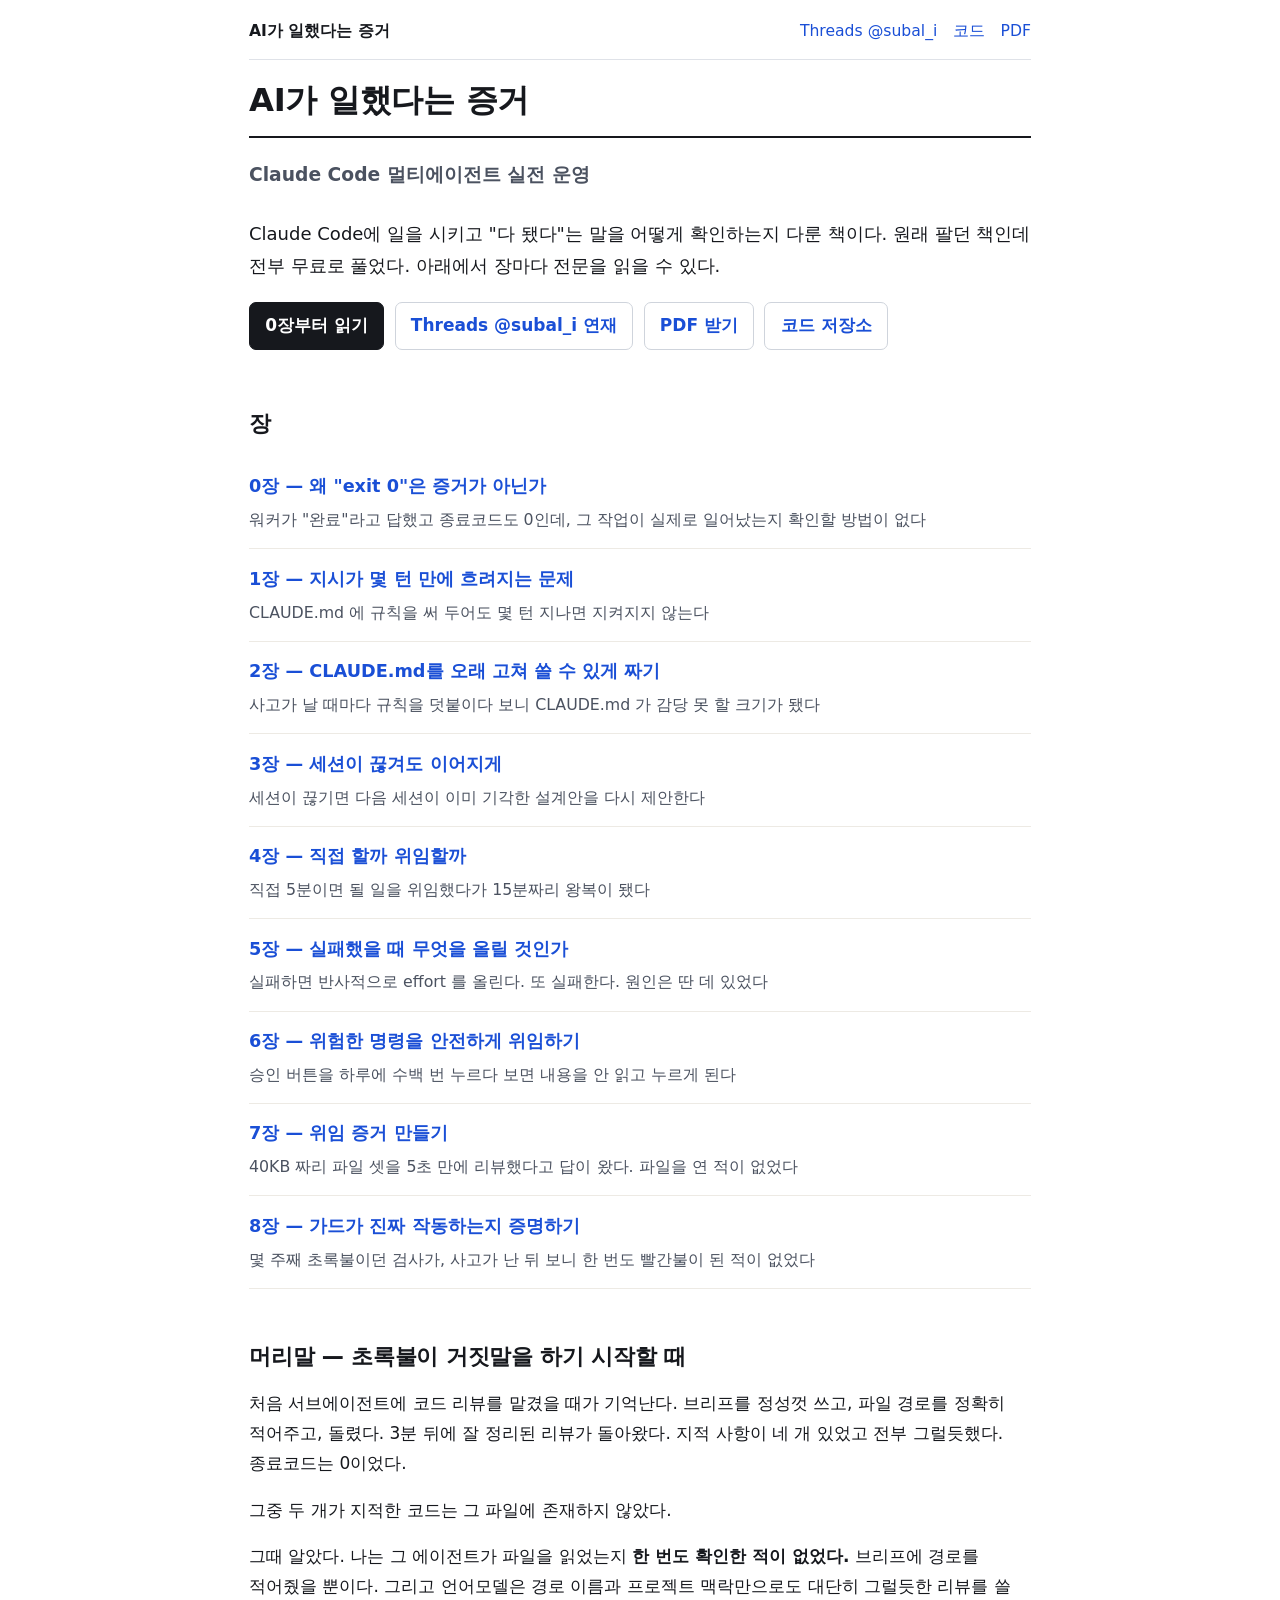
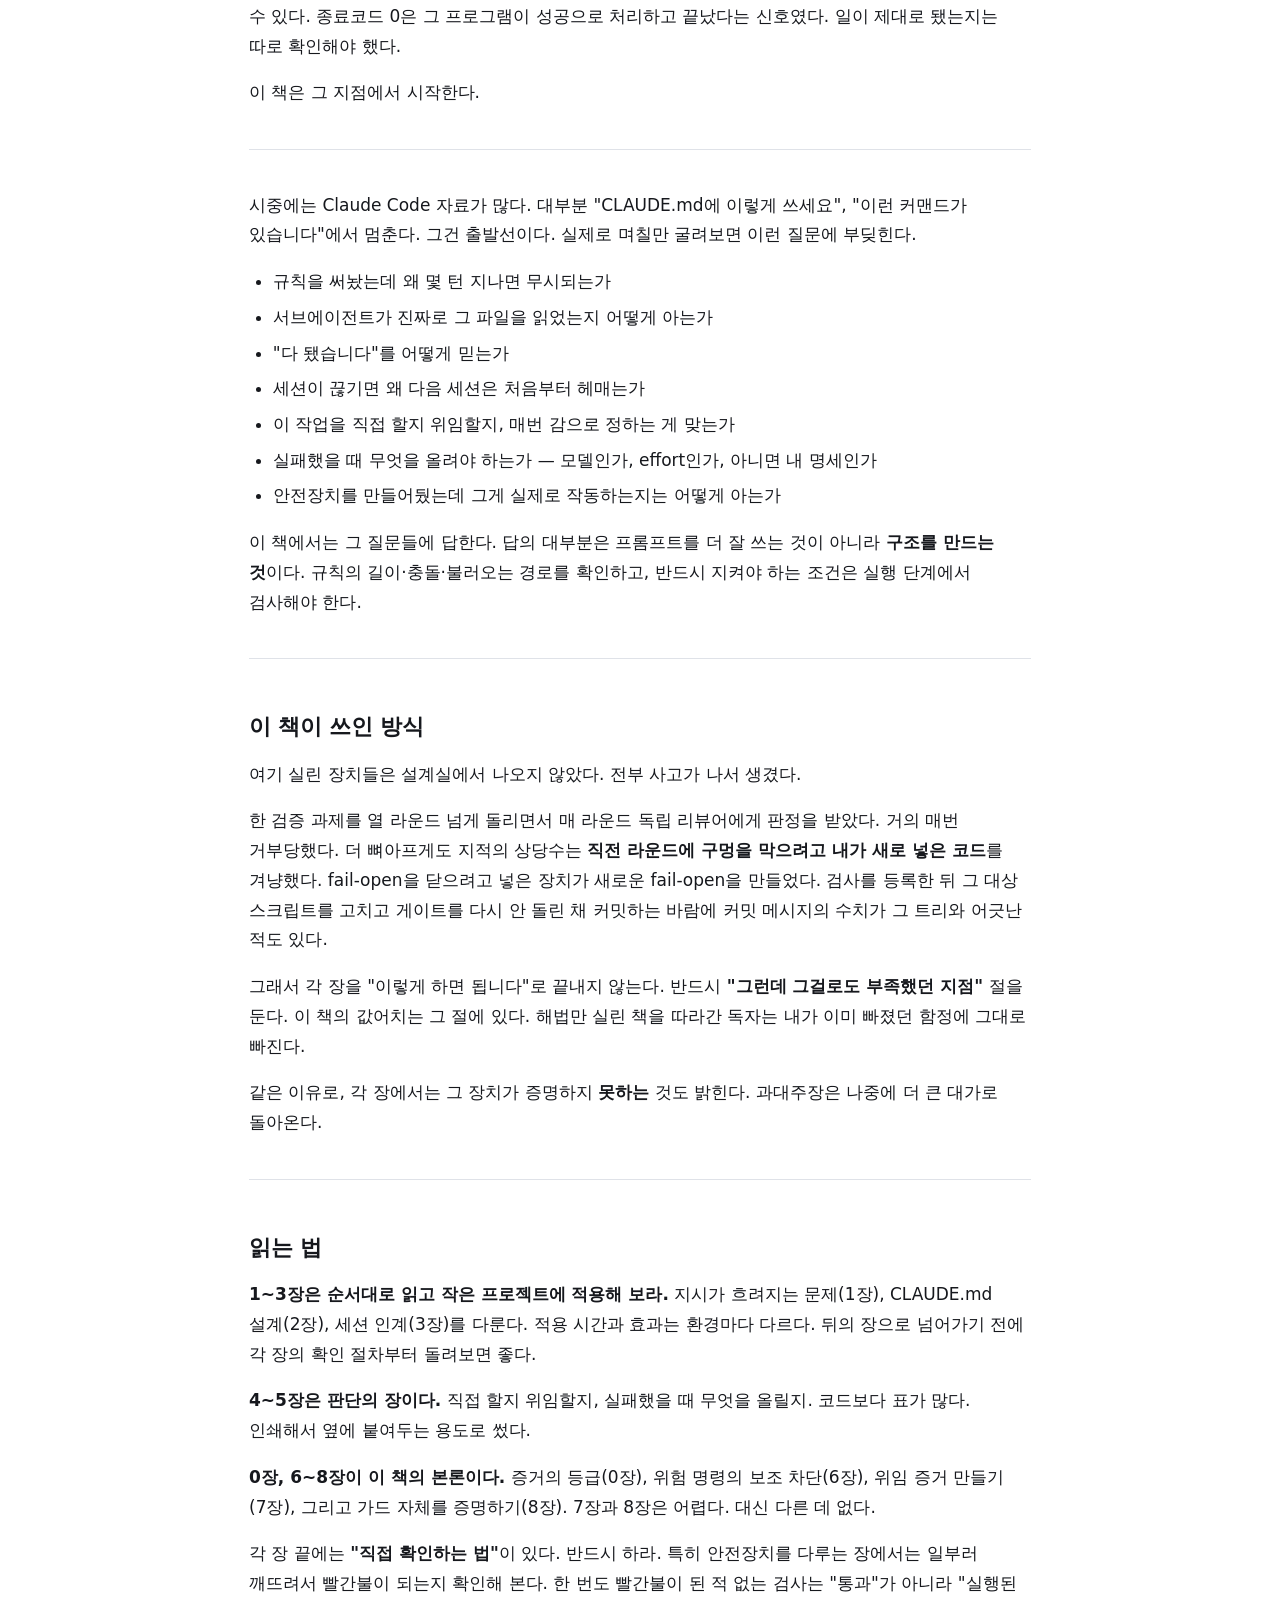
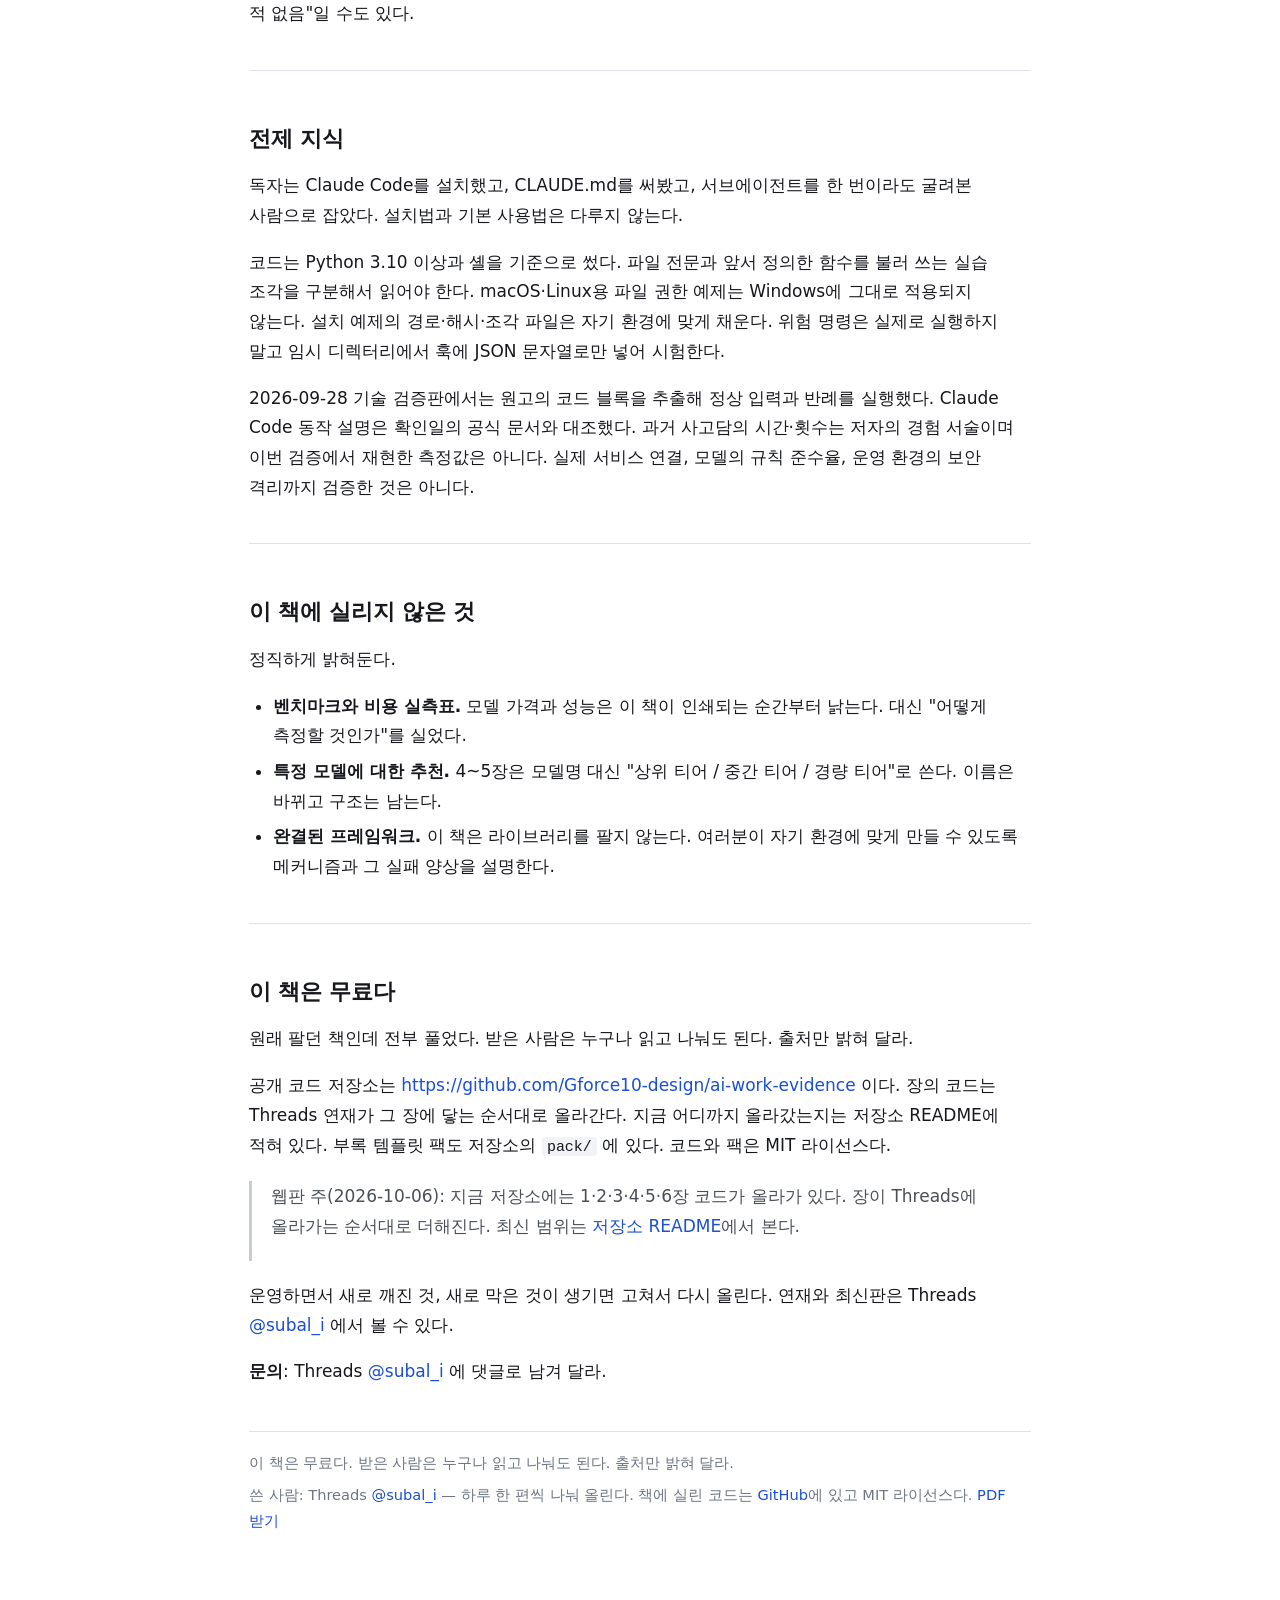
==== commit e322f358: "Web edition: fix stale front matter and wrapped code lines - 머리말: 「현재 공개 범위는 1·2장」「템플릿 팩 공개 준비 중」을 지" ====
--- a/docs/index.html
+++ b/docs/index.html
@@ -83,9 +83,9 @@
 <hr />
 <h2 id="_6">이 책은 무료다</h2>
 <p>원래 팔던 책인데 전부 풀었다. 받은 사람은 누구나 읽고 나눠도 된다. 출처만 밝혀 달라.</p>
-<p>공개 코드 저장소는 <a href="https://github.com/Gforce10-design/ai-work-evidence">https://github.com/Gforce10-design/ai-work-evidence</a> 이다. 현재 공개 범위는 1·2장이고, 2026-09-28 기술 검증판의 해당 장 수정 코드를 공개 저장소에 반영했다. 저장소 코드는 MIT 라이선스다. 부록 템플릿 팩 공개는 별도로 준비 중이다.</p>
+<p>공개 코드 저장소는 <a href="https://github.com/Gforce10-design/ai-work-evidence">https://github.com/Gforce10-design/ai-work-evidence</a> 이다. 장의 코드는 Threads 연재가 그 장에 닿는 순서대로 올라간다. 지금 어디까지 올라갔는지는 저장소 README에 적혀 있다. 부록 템플릿 팩도 저장소의 <code>pack/</code> 에 있다. 코드와 팩은 MIT 라이선스다.</p>
 <blockquote>
-<p>웹판 주(2026-10-05): 지금 저장소에는 1·2·3·4·5·6장 코드가 올라가 있다. 장이 Threads에 올라가는 순서대로 더해진다. 최신 범위는 <a href="https://github.com/Gforce10-design/ai-work-evidence#readme">저장소 README</a>에서 본다.</p>
+<p>웹판 주(2026-10-06): 지금 저장소에는 1·2·3·4·5·6장 코드가 올라가 있다. 장이 Threads에 올라가는 순서대로 더해진다. 최신 범위는 <a href="https://github.com/Gforce10-design/ai-work-evidence#readme">저장소 README</a>에서 본다.</p>
 </blockquote>
 <p>운영하면서 새로 깨진 것, 새로 막은 것이 생기면 고쳐서 다시 올린다. 연재와 최신판은 Threads <a href="https://www.threads.com/@subal_i">@subal_i</a> 에서 볼 수 있다.</p>
 <p><strong>문의</strong>: Threads <a href="https://www.threads.com/@subal_i">@subal_i</a> 에 댓글로 남겨 달라.</p>
--- a/docs/assets/style.css
+++ b/docs/assets/style.css
@@ -67,6 +67,9 @@
    2026-10-02: 예전엔 pre 전체에 text-indent 를 걸어 맨 첫 줄만 내어 쓰고 나머지
    모든 줄이 들여쓰기된 것처럼 보였다 — 파이썬 들여쓰기를 오해하게 만드는 결함. */
 pre code > span[id^="ln-"] { display: block; padding-left: 1.3em; text-indent: -1.3em; }
+/* 2026-10-06: 위 한 줄은 폭이 고정이라, 깊이 들여쓴 줄이 접히면 이어지는 부분이 그 줄보다
+   왼쪽에서 시작했다. 실제 폭은 hang_indent() 가 줄마다 인라인 스타일로 정한다 — 위 규칙은
+   그게 안 붙은 줄을 위한 기본값이다. */
 table {
   border-collapse: collapse;
   width: 100%;
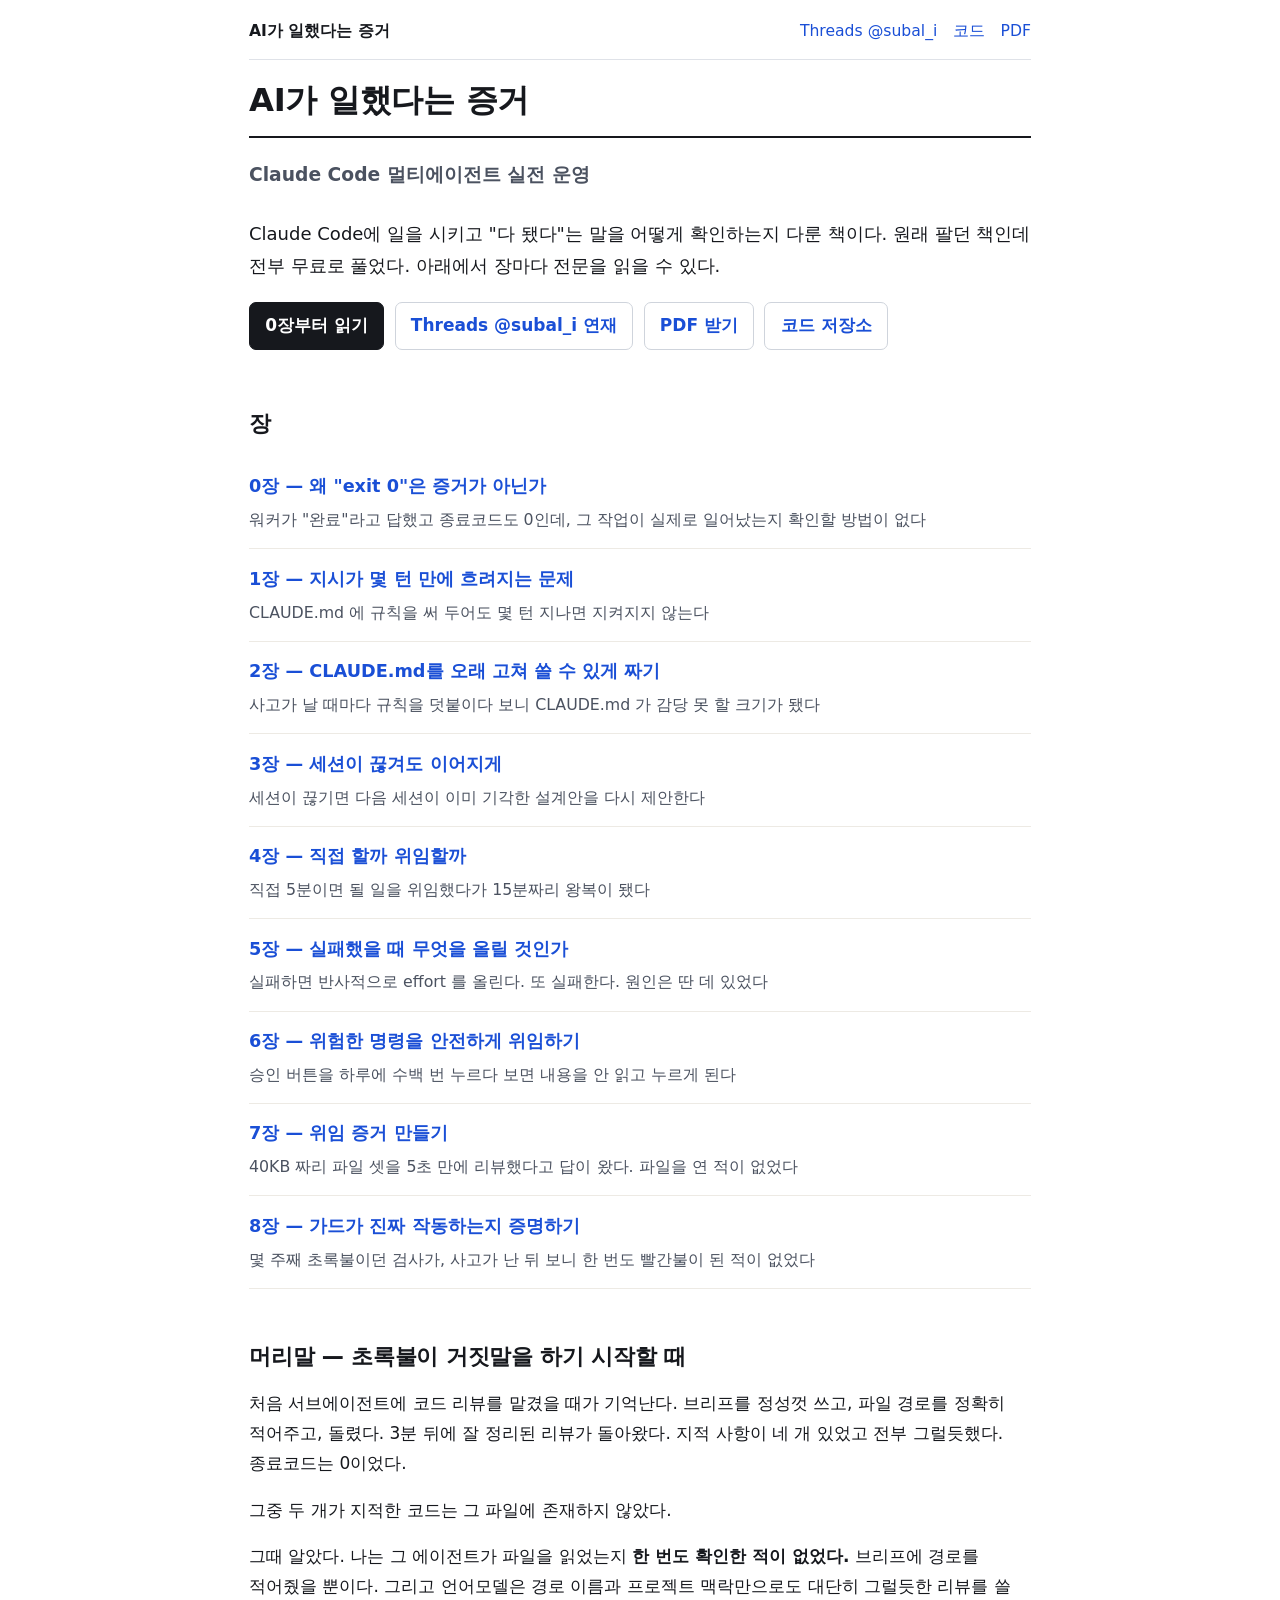
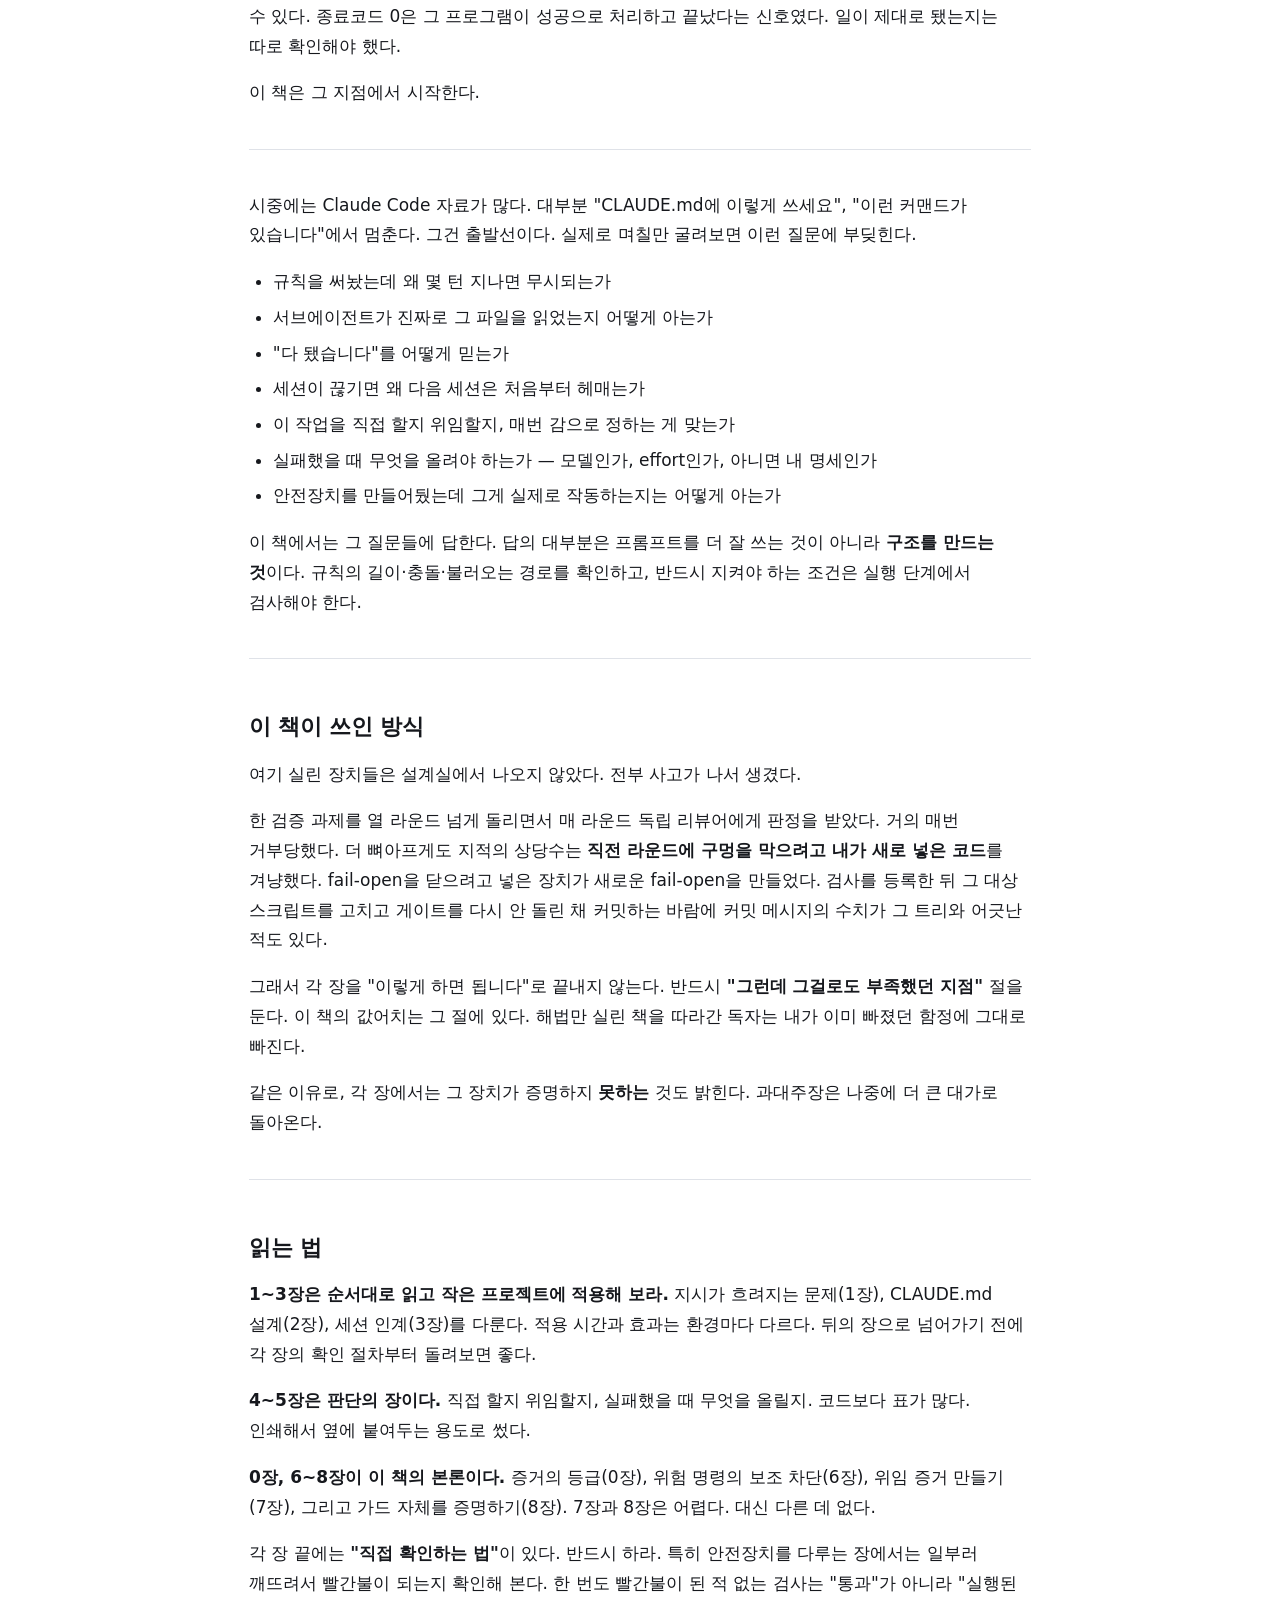
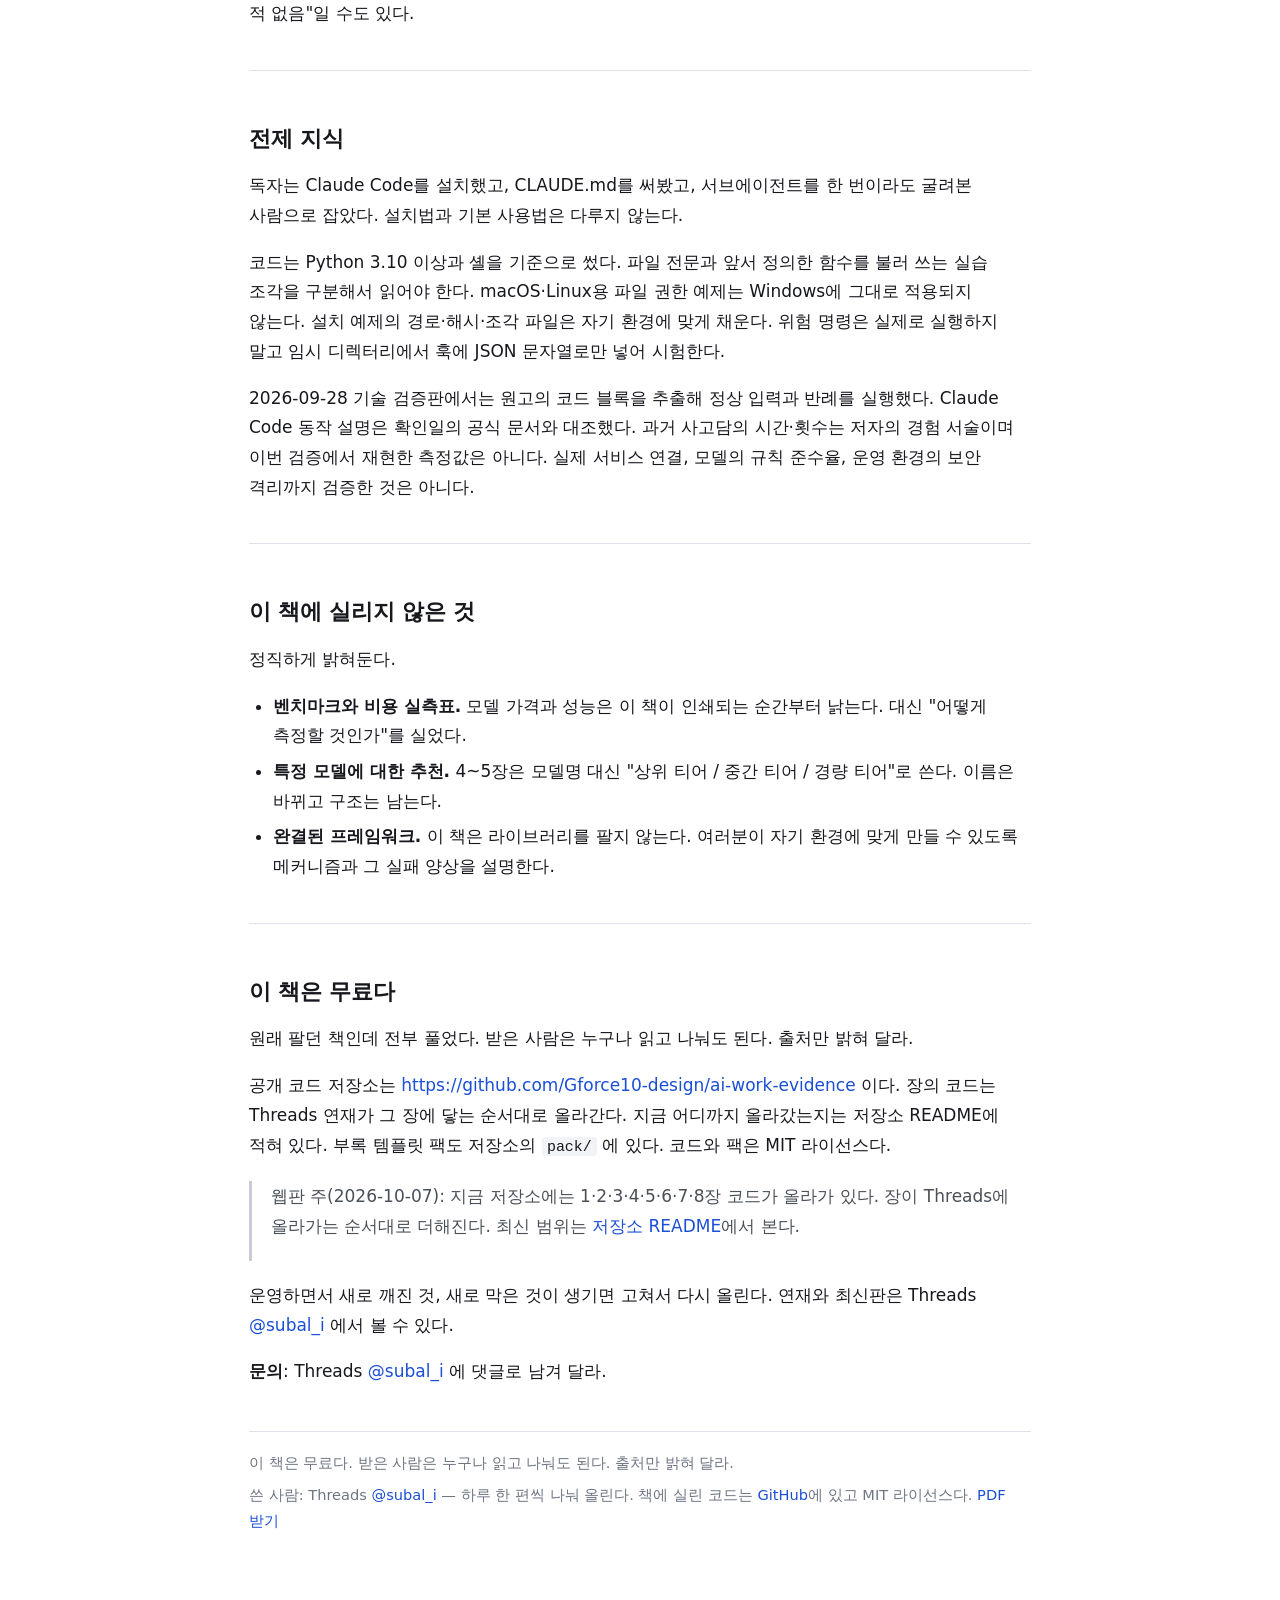
==== commit d20c0394: "Web edition: code links for chapters 7 and 8, index note Co-Authored-By: Claude Fable 5.1 <noreply@a" ====
--- a/docs/index.html
+++ b/docs/index.html
@@ -85,7 +85,7 @@
 <p>원래 팔던 책인데 전부 풀었다. 받은 사람은 누구나 읽고 나눠도 된다. 출처만 밝혀 달라.</p>
 <p>공개 코드 저장소는 <a href="https://github.com/Gforce10-design/ai-work-evidence">https://github.com/Gforce10-design/ai-work-evidence</a> 이다. 장의 코드는 Threads 연재가 그 장에 닿는 순서대로 올라간다. 지금 어디까지 올라갔는지는 저장소 README에 적혀 있다. 부록 템플릿 팩도 저장소의 <code>pack/</code> 에 있다. 코드와 팩은 MIT 라이선스다.</p>
 <blockquote>
-<p>웹판 주(2026-10-06): 지금 저장소에는 1·2·3·4·5·6장 코드가 올라가 있다. 장이 Threads에 올라가는 순서대로 더해진다. 최신 범위는 <a href="https://github.com/Gforce10-design/ai-work-evidence#readme">저장소 README</a>에서 본다.</p>
+<p>웹판 주(2026-10-07): 지금 저장소에는 1·2·3·4·5·6·7·8장 코드가 올라가 있다. 장이 Threads에 올라가는 순서대로 더해진다. 최신 범위는 <a href="https://github.com/Gforce10-design/ai-work-evidence#readme">저장소 README</a>에서 본다.</p>
 </blockquote>
 <p>운영하면서 새로 깨진 것, 새로 막은 것이 생기면 고쳐서 다시 올린다. 연재와 최신판은 Threads <a href="https://www.threads.com/@subal_i">@subal_i</a> 에서 볼 수 있다.</p>
 <p><strong>문의</strong>: Threads <a href="https://www.threads.com/@subal_i">@subal_i</a> 에 댓글로 남겨 달라.</p>
